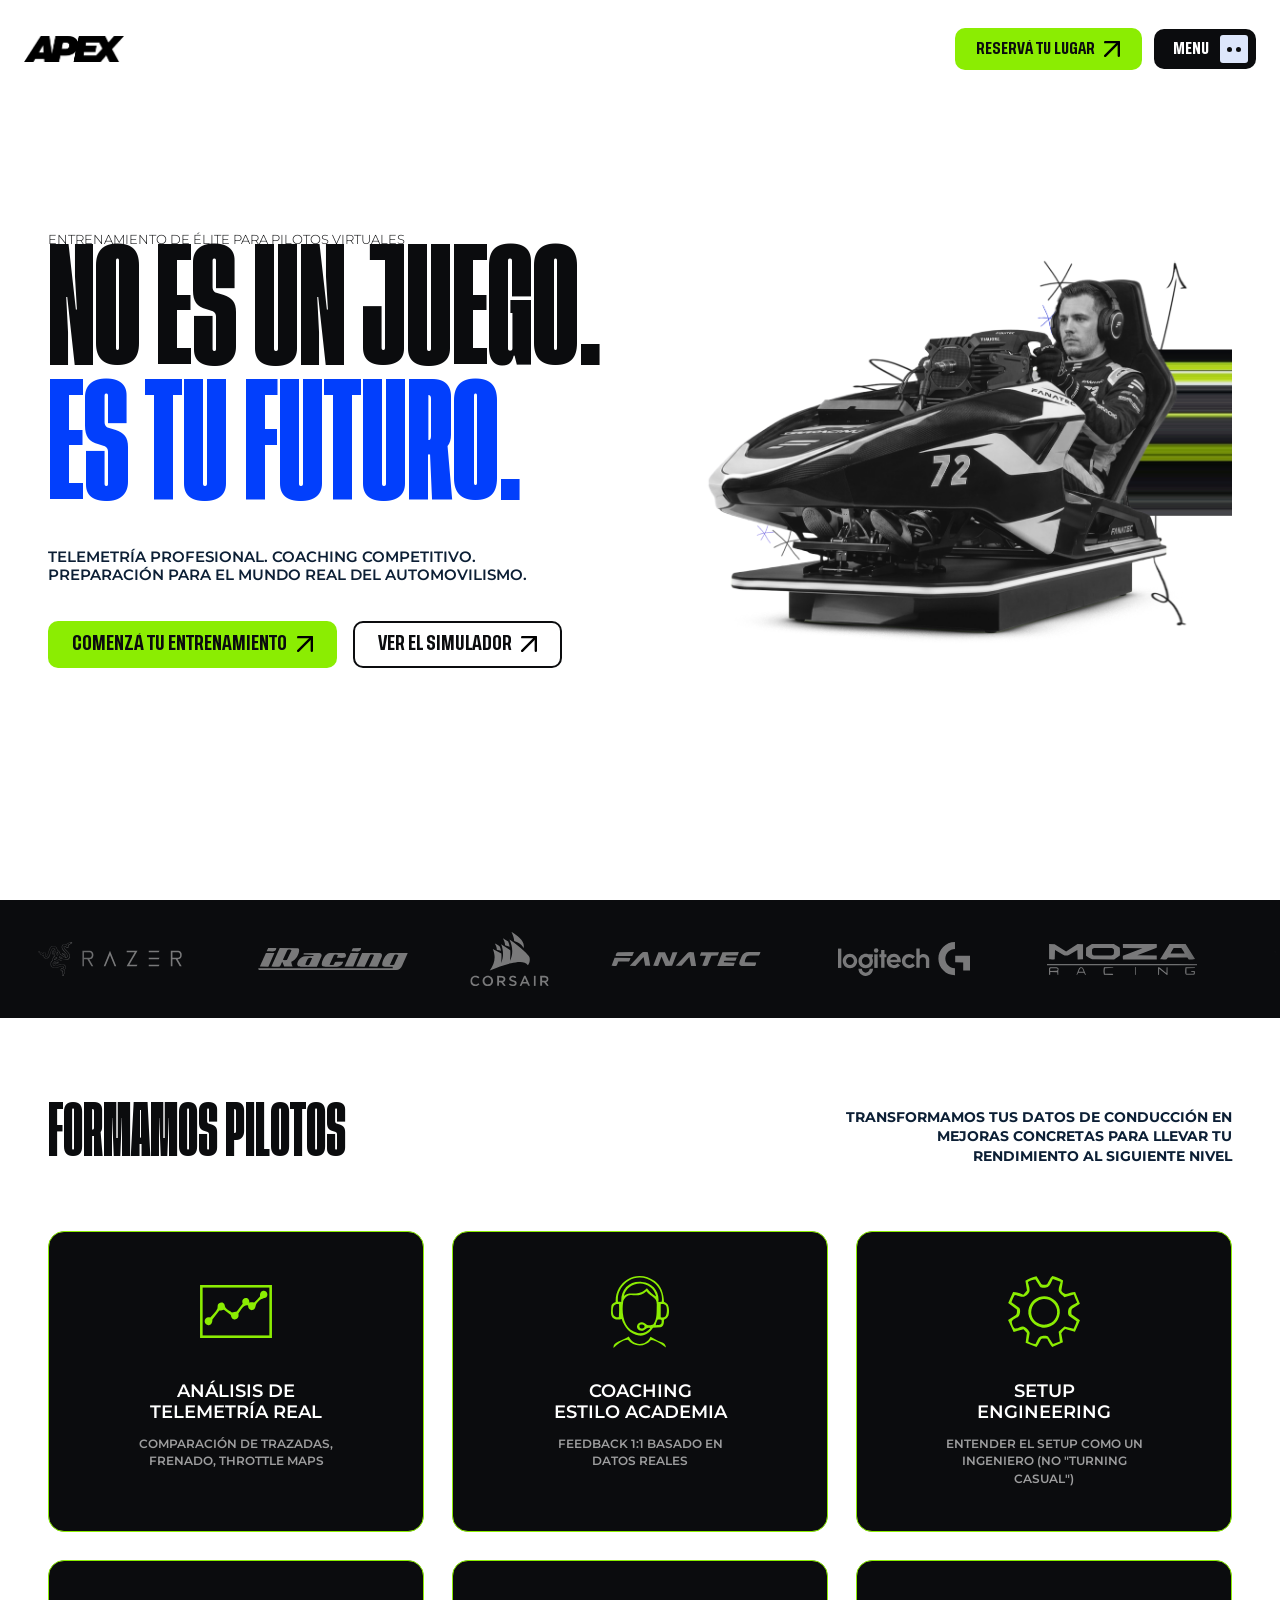
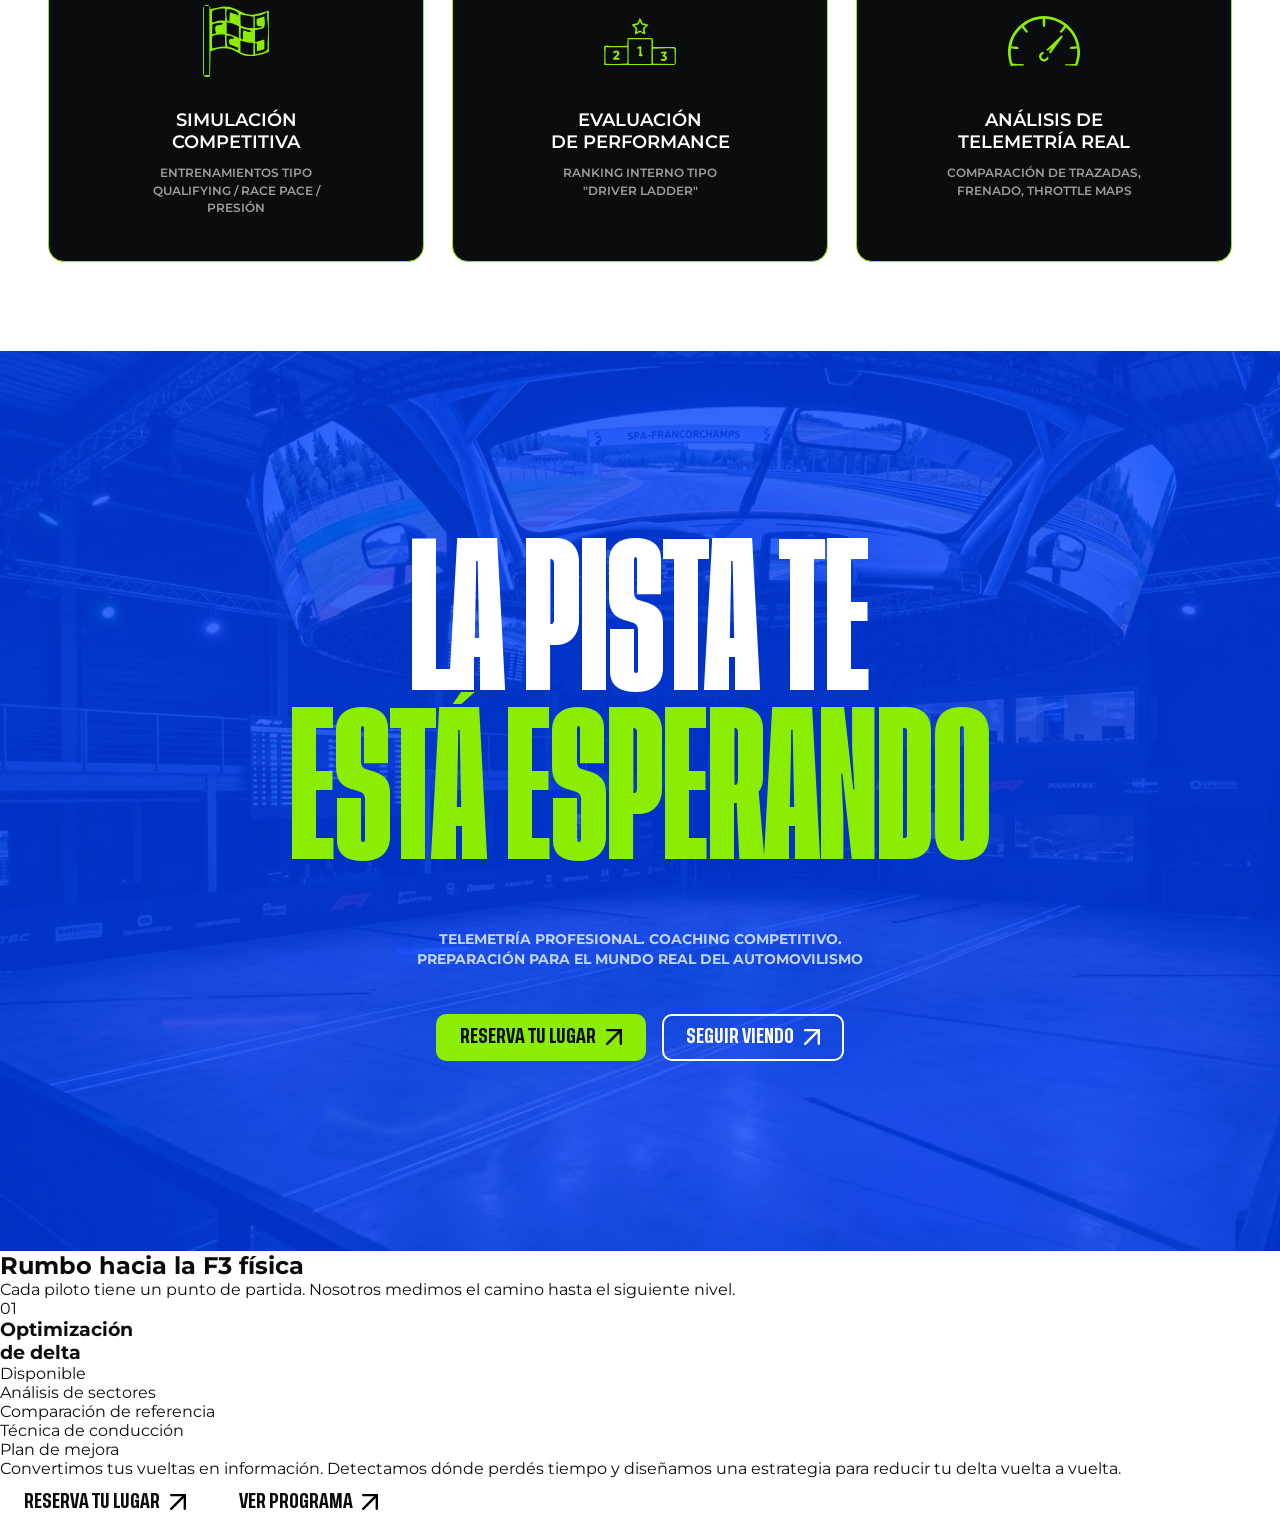
==== index2.html @ 08f68d5b "Agrego secciones 29/6 19:46" ====
<!DOCTYPE html>
<html lang="es">
<head>
  <meta charset="UTF-8" />
  <meta name="viewport" content="width=device-width, initial-scale=1.0" />
  <title>APEX</title>
  <meta name="description" content="Entrenamiento de élite para pilotos virtuales. Telemetría profesional, coaching competitivo y preparación para el mundo real del automovilismo." />

  <!-- Fuentes: condensada de impacto para titulares + utilitaria para textos cortos -->
  <link rel="preconnect" href="https://fonts.googleapis.com">
  <link rel="preconnect" href="https://fonts.gstatic.com" crossorigin>
  <link href="https://fonts.googleapis.com/css2?family=Montserrat:ital,wght@0,100..900;1,100..900&display=swap" rel="stylesheet">
  <link rel="preconnect" href="https://fonts.googleapis.com">
  <link rel="preconnect" href="https://fonts.gstatic.com" crossorigin>
  <link href="https://fonts.googleapis.com/css2?family=Archivo+Black&family=Inter:wght@400;500;600;700&display=swap" rel="stylesheet">
  <link rel="stylesheet" href="fonts.css">

  <link rel="stylesheet" href="css/styles.css" />
</head>
<body>
  <!-- ===== HEADER ===== -->
  <header class="header">
    <div class="header__inner">

      <!-- Logo -->
      <a href="#" class="logo" aria-label="Simracing Academy - Inicio">
        <img class="logo-img" src="assets/logo-apex.png" alt="">
      </a>

      <!-- Acciones de header -->
      <div class="header__actions">
        <a href="#reserva" class="btn btn--primary btn--sm">
          Reservá tu lugar
          <img class="btn__icon" src="assets/flecha1.svg">
        </a>

        <!-- Menú: wrapper relativo para poder posicionar el panel justo debajo del botón -->
        <div class="menu" data-menu>
          <button class="btn btn--menu" type="button" aria-haspopup="true" aria-expanded="false" aria-controls="menu-panel" aria-label="Abrir menú de navegación" data-menu-trigger>
            MENU
            <span class="btn__dots" aria-hidden="true">
              <span class="btn__dots-inner">
                <span></span><span></span>
              </span>
            </span>
          </button>

          <!-- Panel de navegación: oculto por defecto, se muestra con la clase .is-open -->
          <nav class="menu__panel" id="menu-panel" data-menu-panel aria-label="Navegación principal">
            <ul class="menu__list">
              <li><a href="#inicio" class="menu__link">Inicio</a></li>
              <li><a href="#data" class="menu__link">Data</a></li>
              <li><a href="#cockpit" class="menu__link">Cockpit</a></li>
              <li><a href="#ingreso" class="menu__link">Ingreso</a></li>
              <li><a href="#pilotos" class="menu__link">Pilotos</a></li>
            </ul>
          </nav>
        </div>
      </div>

    </div>
  </header>

  <!-- ===== HERO ===== -->
  <main>
    <section class="hero" id="inicio">
      <div class="hero__inner">

        <!-- Columna de texto -->
        <div class="hero__content">
          <p class="hero__eyebrow">Entrenamiento de élite para pilotos virtuales</p>

          <h1 class="hero__title">
            <span class="hero__title-line hero__title-line--dark">No es un juego.</span>
            <span class="hero__title-line hero__title-line--accent">Es tu futuro.</span>
          </h1>

          <p class="hero__subtitle">
            Telemetría profesional. Coaching competitivo.<br>
            Preparación para el mundo real del automovilismo.
          </p>

          <div class="hero__cta-group">
            <a href="#entrenamientos" class="btn btn--primary">
              Comenzá tu entrenamiento
              <img class="btn__icon" src="assets/flecha1.svg">
            </a>
            <a href="#simulador" class="btn btn--outline">
              Ver el simulador
              <img class="btn__icon" src="assets/flecha1.svg">
            </a>
          </div>
        </div>

        <!-- Columna visual -->
        <div class="hero__visual" id="simulador">
          <img
            class="hero__image"
            src="assets/simulacro4.png"
            alt="Piloto entrenando en simulador de carreras de alto rendimiento"
            loading="eager"
          />
        </div>

      </div>
    </section>
    <!-- ===== MARCAS / BRANDS — marquee infinito ===== -->
    <!-- .brands__viewport recorta lo que sobresale del track.
         .brands__track es el que se mueve y contiene la lista DUPLICADA dos veces
         (lista A + lista B idénticas) para que el loop se vea continuo sin saltos. -->
    <section class="brands">
      <div class="brands__viewport">
        <div class="brands__track">

          <!-- Lista A -->
          <ul class="brands__list">
            <li class="brands__item">
              <img class="brands__logo" src="assets/brands/razer.svg" alt="Razer">
            </li>
            <li class="brands__item">
              <img class="brands__logo" src="assets/brands/iracing.svg" alt="iRacing">
            </li>
            <li class="brands__item">
              <img class="brands__logo brands__logo--square" src="assets/brands/corsair.svg" alt="Corsair">
            </li>
            <li class="brands__item">
              <img class="brands__logo" src="assets/brands/fanatec.svg" alt="Fanatec">
            </li>
            <li class="brands__item">
              <img class="brands__logo" src="assets/brands/logitech.svg" alt="Logitech G">
            </li>
            <li class="brands__item">
              <img class="brands__logo" src="assets/brands/moza.svg" alt="Moza Racing">
            </li>
          </ul>

          <!-- Lista B: copia EXACTA de la lista A (mismo orden), no la borres ni la cambies. Es la que hace que el movimiento se vea infinito y sin cortes -->
          <ul class="brands__list" aria-hidden="true">
            <li class="brands__item">
              <img class="brands__logo" src="assets/brands/razer.svg" alt="">
            </li>
            <li class="brands__item">
              <img class="brands__logo" src="assets/brands/iracing.svg" alt="">
            </li>
            <li class="brands__item">
              <img class="brands__logo brands__logo--square" src="assets/brands/corsair.svg" alt="">
            </li>
            <li class="brands__item">
              <img class="brands__logo" src="assets/brands/fanatec.svg" alt="">
            </li>
            <li class="brands__item">
              <img class="brands__logo" src="assets/brands/logitech.svg" alt="">
            </li>
            <li class="brands__item">
              <img class="brands__logo" src="assets/brands/moza.svg" alt="">
            </li>
          </ul>

        </div>
      </div>
    </section>

    <!-- ===== FORMAMOS PILOTOS — grid de servicios ===== -->
<section class="services" id="data">
  <div class="services__inner">

    <!-- Encabezado: título a la izquierda, bajada a la derecha -->
    <div class="services__header">
      <h2 class="services__title">Formamos pilotos</h2>
      <p class="services__subtitle">
        Transformamos tus datos de conducción en mejoras concretas
        para llevar tu rendimiento al siguiente nivel
      </p>
    </div>

    <!-- Grid de tarjetas -->
    <ul class="services__grid">

      <li class="service-card">
        <!-- Reemplazá este SVG por el ícono real -->
        <img class="service-card__icon" src="assets/icons/telemetria.svg" alt="">
        <h3 class="service-card__title">Análisis de<br>telemetría real</h3>
        <p class="service-card__text">Comparación de trazadas, frenado, throttle maps</p>
      </li>

      <li class="service-card">
        <img class="service-card__icon" src="assets/icons/coaching.svg" alt="">
        <h3 class="service-card__title">Coaching<br>estilo academia</h3>
        <p class="service-card__text">Feedback 1:1 basado en datos reales</p>
      </li>

      <li class="service-card">
        <img class="service-card__icon" src="assets/icons/setup.svg" alt="">
        <h3 class="service-card__title">Setup<br>engineering</h3>
        <p class="service-card__text">Entender el setup como un ingeniero (no "turning casual")</p>
      </li>

      <li class="service-card">
        <img class="service-card__icon" src="assets/icons/simulacion.svg" alt="">
        <h3 class="service-card__title">Simulación<br>competitiva</h3>
        <p class="service-card__text">Entrenamientos tipo qualifying / race pace / presión</p>
      </li>

      <li class="service-card">
        <img class="service-card__icon" src="assets/icons/evaluacion.svg" alt="">
        <h3 class="service-card__title">Evaluación<br>de performance</h3>
        <p class="service-card__text">Ranking interno tipo "driver ladder"</p>
      </li>

      <li class="service-card">
        <img class="service-card__icon" src="assets/icons/telemetria2.svg" alt="">
        <h3 class="service-card__title">Análisis de<br>telemetría real</h3>
        <p class="service-card__text">Comparación de trazadas, frenado, throttle maps</p>
      </li>

    </ul>

  </div>
</section>
<!-- ===== CTA — "La pista te está esperando" ===== -->
<!-- Reemplazá el src de .cta__bg-img por tu imagen de fondo (fotografía del simulador/pista) -->
<section class="cta" id="ingreso">

  <div class="cta__bg">
    <img class="cta__bg-img" src="assets/fondo2.png" alt="">
    <div class="cta__overlay" aria-hidden="true"></div>
  </div>

  <div class="cta__inner">

    <h2 class="cta__title">
      <span class="cta__title-line cta__title-line--light">La pista te</span>
      <span class="cta__title-line cta__title-line--accent">está esperando</span>
    </h2>

    <p class="cta__subtitle">
      Telemetría profesional. Coaching competitivo.<br>
      Preparación para el mundo real del automovilismo
    </p>

    <div class="cta__actions">
      <a href="#reserva" class="btn btn--primary">
        Reserva tu lugar
        <img class="btn__icon" src="assets/flecha1.svg" alt="">
      </a>
      <a href="#" class="btn btn--outline-light">
        Seguir viendo
        <img class="btn__icon" src="assets/flecha1.svg" alt="">
      </a>
    </div>

  </div>

</section>

<!-- ===== PROGRAMAS — "Rumbo hacia la F3 física" ===== -->
<section class="programs" id="cockpit">
  <div class="programs__inner">

    <!-- Encabezado: título izq / bajada der (mismo patrón que .services) -->
    <div class="programs__header">
      <h2 class="programs__title">
        Rumbo hacia la <span class="programs__title--accent">F3 física</span>
      </h2>
      <p class="programs__subtitle">
        Cada piloto tiene un punto de partida. Nosotros medimos el camino hasta el siguiente nivel.
      </p>
    </div>

    <!-- Card de programa -->
    <div class="program-card">

      <!-- Número de índice — arriba a la derecha -->
      <span class="program-card__index">01</span>

      <!-- Bloque superior: título + badge -->
      <div class="program-card__top">
        <h3 class="program-card__title">Optimización<br>de delta</h3>
        <span class="program-card__badge">Disponible</span>
      </div>

      <!-- Tags de características -->
      <ul class="program-card__tags">
        <li class="program-card__tag">Análisis de sectores</li>
        <li class="program-card__tag">Comparación de referencia</li>
        <li class="program-card__tag">Técnica de conducción</li>
        <li class="program-card__tag">Plan de mejora</li>
      </ul>

      <!-- Descripción -->
      <p class="program-card__desc">
        Convertimos tus vueltas en información. Detectamos dónde perdés tiempo
        y diseñamos una estrategia para reducir tu delta vuelta a vuelta.
      </p>

      <!-- Botones -->
      <div class="program-card__actions">
        <a href="#reserva" class="btn btn--blue">
          Reserva tu lugar
          <img class="btn__icon" src="assets/flecha1.svg" alt="">
        </a>
        <a href="#" class="btn btn--outline-white">
          Ver programa
          <img class="btn__icon" src="assets/flecha1.svg" alt="">
        </a>
      </div>

    </div>
    
  </div>
</section>
  </main>

  <script src="js/script.js"></script>
</body>
</html>
---- fonts.css ----
@font-face {
    font-family: "Tusker";
    src: url("fonts/TuskerGrotesk-3800Super.ttf") format("truetype");
    font-weight: 800;
}

@font-face {
    font-family: "Tusker";
    src: url("fonts/TuskerGrotesk-6500Medium.ttf") format("truetype");
    font-weight: 400;
}
---- css/styles.css ----
/* =========================================================
   SIMRACING ACADEMY — Hero Section
   Paleta: negro (#0B0C0E), blanco, verde lima eléctrico (#C8FF1A),
   azul racing (#1E3CFF) como acento del titular secundario.
   ========================================================= */

:root {
  --color-black: #0b0c0e;
  --color-white: #ffffff;
  --color-lime: #8bed02;
  --color-blue: #023ffc;
  --color-light-text: #0c1f35;
  --color-border: #15171a;
  --color-menu-panel: #dde6fb; /* fondo lavanda del panel de navegación */

  --font-display: 'Tusker', 'Montserrat', 'Arial Narrow', sans-serif;
  --font-body: 'Montserrat', system-ui, sans-serif;

  --container: 1440px;
  --gap: clamp(1.5rem, 4vw, 3rem);
}

* {
  margin: 0;
  padding: 0;
  box-sizing: border-box;
}

main{
  height: 100dvh;
}

html {
  scroll-behavior: smooth;
}

body {
  font-family: var(--font-body);
  color: var(--color-black);
  background: var(--color-white);
  overflow-x: hidden;
}

a {
  text-decoration: none;
  color: inherit;
}

img {
  max-width: 100%;
  display: block;
}

/* Foco visible accesible */
a:focus-visible,
button:focus-visible {
  outline: 3px solid var(--color-blue);
  outline-offset: 3px;
}


/* ===== BOTONES ===== */
.btn {
  display: inline-flex;
  align-items: center;
  justify-content: center;
  gap: 0.6rem;
  line-height: 1;
  font-family: var(--font-display);
  font-weight: 400;
  text-transform: uppercase;
  padding: 0.85rem 1.4rem;
  border-radius: 10px;
  border: 2px solid transparent;
  cursor: pointer;
  transition: transform 0.18s ease, background-color 0.18s ease, color 0.18s ease;
  white-space: nowrap;
}

.btn--primary {
  background: var(--color-lime);
  color: var(--color-black);
}

.btn--primary:hover {
  transform: scale(1.06);
  background: #b3e600;
}

.btn--outline {
  background: transparent;
  border-color: var(--color-black);
  color: var(--color-black);
}

.btn--outline:hover {
  transform: scale(1.06);
  background: var(--color-black);
  color: var(--color-white);
}

.btn--outline:hover .btn__icon {
  filter: invert(1);
}

.btn--sm {
  padding: 0.7rem 1.2rem;
  font-size: 0.85rem;
}

.btn__icon {
  width: 16px;
  height: 16px;
  flex-shrink: 0;
}

/* Botón menú: solo efecto hover, sin lógica de apertura */
.btn--menu {
  background: var(--color-black);
  color: var(--color-white);
  font-size: 0.85rem;
  padding: 0.7rem 2.8rem 0.7rem 1.1rem; /* más espacio a la derecha para los dots */
  position: relative;
}

.btn--menu:hover {
  transform: scale(1.06);
  background: #1b1d20;
}

.btn__dots {
  position: absolute;
  top: 50%;
  right: 6px;
  transform: translateY(-50%);
  display: inline-flex;
  align-items: center;
  justify-content: center;
  background: var(--color-menu-panel);
  border-radius: 3px;
  aspect-ratio: 1 / 1;
  height: calc(100% - 8px);
  padding: 0;
  /* sin transition aquí: el cuadrado nunca se mueve */
}

/* Contenedor interno: es el que rota, no el cuadrado */
.btn__dots-inner {
  display: inline-flex;
  align-items: center;
  justify-content: center;
  width: 100%;
  height: 100%;
  gap: 4px;
  transition: transform 0.25s ease;
}

/* Rotación sobre el inner: los círculos giran juntos, el cuadrado queda quieto */
.btn--menu:hover .btn__dots-inner,
.menu.is-open .btn__dots-inner {
  transform: rotate(90deg);
}

.btn__dots-inner span {
  width: 5px;
  height: 5px;
  border-radius: 50%;
  background: var(--color-black);
  flex-shrink: 0;
}



/* ===== HEADER ===== */
.header {
  position: fixed;
  top: 0;
  left: 0;
  right: 0;
  z-index: 100;
  width: 100%;
}

/* Logo: transición suave al desaparecer/aparecer */
.logo {
  transition: opacity 0.3s ease;
}

.header--scrolled .logo {
  opacity: 0;
  pointer-events: none; /* no clickeable cuando está invisible */
}

.header__inner {
  max-width: var(--container);
  margin: 0 auto;
  display: flex;
  align-items: center;
  justify-content: space-between;
  padding: 1.75rem clamp(1.25rem, 2vw, 1.5rem);
}

.logo-img {
  max-width: 100px;
}

.logo {
  display: inline-flex;
  align-items: center;
  gap: 0.4rem;
  font-family: var(--font-display);
  font-size: 1.4rem;
  letter-spacing: -0.02em;
  text-transform: uppercase;
}

.logo strong {
  font-weight: 900;
}

.logo__icon {
  width: 22px;
  height: 22px;
  transform: rotate(8deg);
}

.header__actions {
  display: flex;
  align-items: center;
  gap: 0.75rem;
  position: relative; /* ancla para el panel del menú */
}

/* ===== MENÚ DESPLEGABLE ===== */
.menu {
  position: static; /* el panel ahora se posiciona respecto a .header__actions */
}

.menu__panel {
  position: absolute;
  top: calc(100% + 14px); /* separación entre el botón y el panel */
  left: 0;
  right: 0;
  width: auto;

  background: var(--color-menu-panel);
  border-radius: 18px;
  padding: 1.5rem 1.75rem;
  box-shadow: 0 18px 40px rgba(2, 16, 43, 0.18);

  /* Oculto por defecto: invisible, sin click, y desplazado un poco hacia arriba */
  opacity: 0;
  visibility: hidden;
  transform: translateY(-8px);
  transition: opacity 0.2s ease, transform 0.2s ease, visibility 0.2s ease;

  z-index: 20;
}

/* El JS agrega/quita esta clase en .menu al hacer click en el botón */
.menu.is-open .menu__panel {
  opacity: 1;
  visibility: visible;
  transform: translateY(0);
}

.menu__list {
  list-style: none;
  display: flex;
  flex-direction: column;
  gap: 1.5rem;
}

.menu__link {
  background-color: none;
  padding-left: 10px;
  padding-bottom: 10px;
  padding-top: 5px;
  border-radius: 10px;
  display: block;
  font-family: var(--font-display);
  font-weight: 400;
  text-transform: uppercase;
  font-size: 1.3rem;
  letter-spacing: -0.01em;
  color: var(--color-black);
  transition: 0.5s ease;
}

.menu__link:hover {
  background-color: #ffffff;
}

/* En mobile, el panel ocupa un ancho más cómodo y no se sale de pantalla */
@media (max-width: 480px) {
  .menu__panel {
    width: min(280px, calc(100vw - 2.5rem));
  }
}

/* ===== HERO ===== */
.hero {
  position: relative;
  max-width: var(--container);
  height: 100dvh;
  margin: 0 auto;
  padding: 90px clamp(1.25rem, 4vw, 3rem) 0;
  overflow: visible; /* permite que la forma se extienda hacia abajo */
}

.hero__inner {
  height: calc(100dvh - 90px);
  transform: translateY(-45px);

  display: grid;
  grid-template-columns: 1.05fr 0.95fr;
  align-items: center;
  gap: var(--gap);
  position: relative;
  z-index: 2;
}

/* --- Texto --- */
.hero__eyebrow {
  font-size: 0.8rem;
  font-weight: 300;
  text-transform: uppercase;
  color: var(--color-black);
  margin-bottom: 0rem;
}

.hero__title {
  font-family: var(--font-display);
  font-weight: 800;
  text-transform: uppercase;
  line-height: 1.05;
  font-size: clamp(4rem, 10vw, 9rem);
  margin-bottom: 2rem;
}

.hero__title-line {
  display: block;
}

.hero__title-line--dark {
  color: var(--color-black);
}

.hero__title-line--accent {
  color: var(--color-blue);
}

.hero__subtitle {
  font-size: clamp(0.95rem, 1.1vw, 1.05rem);
  font-weight: 600;
  line-height: 1.2;
  text-transform: uppercase;
  color: var(--color-light-text);
  margin-bottom: 2.25rem;
}

.hero__cta-group {
  display: flex;
  flex-wrap: wrap;
  gap: 1rem;
}

/* --- Visual --- */
.hero__visual {
position: relative;
  display: flex;
  justify-content: center;
}

.hero__image {
  width: 100%;
  max-width: 640px;
  height: auto;
  aspect-ratio: 4 / 3;
  object-fit: cover;
  position: relative;
  z-index: 2;
}

/* ===== MARCAS / BRANDS — marquee infinito ===== */
.brands {
  background: var(--color-black);
  padding: clamp(1rem, 2.5vw, 1.75rem) 0;
  position: relative;
  z-index: 2; /* pasa por encima de la forma */
}

/* Recorta el track para que solo se vea el ancho de la sección */
.brands__viewport {
  overflow: hidden;
  padding-block: 14px;
  /* mask-image: ... (esto se mantiene igual, no depende del overflow) */
  /* Difumina los bordes izq/der para que los logos "aparezcan" suave, no de golpe.
     Si no querés este efecto, borrá la línea de mask-image */
  mask-image: linear-gradient(to right, transparent 0%, black 8%, black 92%, transparent 100%);
}

/* El track contiene las DOS listas (A + B) una al lado de la otra
   y se desplaza de 0% a -50% (justo el ancho de una lista) para loopear sin corte */
.brands__track {
  display: flex;
  width: max-content;

  /* ===== VELOCIDAD DEL MOVIMIENTO =====
    Subí el valor (ej: 60s) para que vaya MÁS LENTO.
     Bajalo (ej: 15s) para que vaya MÁS RÁPIDO. */
  animation: brands-scroll 15s linear infinite;
}

/* Pausa el movimiento mientras el mouse esté sobre la franja de marcas */
.brands__viewport:hover .brands__track {
  animation-play-state: paused;
}

@keyframes brands-scroll {
  from { transform: translateX(0); }
  to   { transform: translateX(-50%); } /* -50% = ancho exacto de una lista (A o B) */
}

.brands__list {
  display: flex;
  align-items: center;
  flex-wrap: nowrap;
  gap: clamp(2.5rem, 6vw, 5rem);
  list-style: none;
  padding: 0 clamp(1.25rem, 3vw, 2.5rem); /* separación entre el final de A y el inicio de B */
}

.brands__item {
  display: flex;
  align-items: center;
  flex: 0 0 auto;
}


.brands__logo {
  height: clamp(24px, 3vw, 34px);
  width: auto;
  max-width: 150px;
  object-fit: contain;

  /* Estado normal: logo blanco pero ATENUADO (no blanco puro) */
  filter: brightness(0) invert(1);
  opacity: 0.45;

  transition: opacity 0.25s ease;
  /* el movimiento lo hace .brands__track; el logo en sí no se mueve solo */
}

.brands__logo--square {
  transform: scale(1.6); /* más alto que el resto */
}

/* Blanco puro SOLO en el logo sobre el que está el mouse */
.brands__item:hover .brands__logo {
  opacity: 1;
}

/* ===== RESPONSIVE ===== */
@media (max-width: 480px) {
  .brands__logo {
    height: 22px;
  }
}

/* Si el usuario tiene activado "reducir movimiento" en su sistema, no animamos */
@media (prefers-reduced-motion: reduce) {
  .brands__track {
    animation: none;
  }
}

/* ===== RESPONSIVE ===== */
@media (max-width: 1024px) {
  .hero {
    min-height: auto;
    overflow: visible;
  }

  .hero__inner {
    grid-template-columns: 1fr;
  }

  .hero__visual {
    order: -1;
    justify-content: center;
  }

  .hero__image {
    width: min(90vw, 700px);
    transform: none;
  }

  .hero__subtitle {
    max-width: none;
  }

  .hero__stripe {
    display: none;
  }
}

@media (max-width: 600px) {
  .header__inner {
    flex-wrap: wrap;
    gap: 1rem;
  }

  .header__actions {
    width: 100%;
    justify-content: space-between;
  }

  .hero__cta-group {
    flex-direction: column;
    align-items: stretch;
  }

  .btn {
    justify-content: center;
  }

  .hero__title {
    font-size: clamp(2.2rem, 11vw, 3rem);
  }
}

/* ===== FORMAMOS PILOTOS — grid de servicios ===== */
.services {
  background: var(--color-white);
  padding: clamp(3rem, 7vw, 6rem) 0;
}

.services__inner {
  max-width: var(--container);
  margin: 0 auto;
  padding: 0 clamp(1.25rem, 4vw, 3rem);
}

/* --- Encabezado: título izq / bajada der --- */
.services__header {
  display: flex;
  justify-content: space-between;
  align-items: flex-start;
  gap: clamp(1.5rem, 4vw, 3rem);
  margin-bottom: clamp(2.5rem, 5vw, 4rem);
}

.services__title {
  font-family: var(--font-display);
  font-weight: 800;
  text-transform: uppercase;
  line-height: 0.95;
  color: var(--color-black);
  font-size: clamp(2.2rem, 4.5vw, 3.5rem);
  flex: 0 1 auto;
}

.services__subtitle {
  font-size: clamp(0.85rem, 1vw, 0.95rem);
  font-weight: 700;
  text-transform: uppercase;
  line-height: 1.45;
  color: var(--color-light-text);
  text-align: right;
  max-width: 40ch;
  flex: 0 1 auto;
}

/* --- Grid de tarjetas --- */
.services__grid {
  display: grid;
  grid-template-columns: repeat(3, 1fr);
  gap: clamp(1.25rem, 2.5vw, 1.75rem);
  list-style: none;
}

.service-card {
  background: var(--color-black);
  border: 1.5px solid var(--color-lime);
  border-radius: 16px;
  padding: clamp(2rem, 4vw, 2.75rem) clamp(1.25rem, 3vw, 2rem);

  display: flex;
  flex-direction: column;
  align-items: center;
  text-align: center;
}

.service-card__icon {
  width: clamp(56px, 6vw, 72px);
  height: clamp(56px, 6vw, 72px);
  object-fit: contain;
  margin-bottom: clamp(1.5rem, 3vw, 2rem);
  /* Si tu SVG ya viene en verde lima, no necesitás filtros.
     Si viniera en negro/otro color, podés forzarlo con: */
  /* filter: brightness(0) saturate(100%) invert(78%) sepia(64%) saturate(900%) hue-rotate(50deg); */
}

.service-card__title {
  font-family: var(--font-body);
  font-weight: 600;
  text-transform: uppercase;
  line-height: 1.2;
  font-size: clamp(1rem, 1.4vw, 1.15rem);
  color: var(--color-white);
  margin-bottom: 0.75rem;
}

.service-card__text {
  font-size: clamp(0.78rem, 0.95vw, 0.85rem);
  font-weight: 600;
  text-transform: uppercase;
  line-height: 1.4;
  color: rgba(255, 255, 255, 0.6);
  max-width: 26ch;
}

/* ===== RESPONSIVE ===== */

/* Tablet: 2 columnas. La 6ta tarjeta queda sola en la última fila,
   se mantiene alineada a la izquierda (comportamiento natural del grid) */
@media (max-width: 1024px) {
  .services__grid {
    grid-template-columns: repeat(2, 1fr);
  }
}

/* Mobile: encabezado se apila (título arriba, bajada abajo, ambos a la izquierda)
   y las tarjetas pasan a una sola columna */
@media (max-width: 700px) {
  .services__header {
    flex-direction: column;
    align-items: flex-start;
  }

  .services__subtitle {
    text-align: left;
    max-width: none;
  }

  .services__grid {
    grid-template-columns: 1fr;
  }
}

/* ===== CTA — "La pista te está esperando" ===== */
.cta {
  position: relative;
  isolation: isolate; /* crea un contexto propio para que el overlay no afecte nada fuera de la sección */
  overflow: hidden;
  background: var(--color-blue); /* color de respaldo mientras no haya imagen, o si la imagen tarda en cargar */
  min-height: 100dvh;
  display: flex;
  align-items: center;       /* centra el .cta__inner verticalmente */
  padding: clamp(2rem, 6vw, 4rem) clamp(1.25rem, 4vw, 3rem); /* aire mínimo en pantallas muy bajas */
}

/* --- Imagen de fondo + overlay --- */
.cta__bg {
  position: absolute;
  inset: 0;
  z-index: 0;
}

.cta__bg-img {
  width: 100%;
  height: 100%;
  object-fit: cover;
}

/* Tinte azul sobre la imagen para que el texto blanco/lima siempre tenga contraste,
   igual que en la referencia. Ajustá el último valor de opacidad si tu imagen es muy clara u oscura */
.cta__overlay {
  position: absolute;
  inset: 0;
  background: var(--color-blue);
  opacity: 0.78;
}

/* --- Contenido --- */
.cta__inner {
  position: relative;
  z-index: 1;
  max-width: 760px;
  margin: 0 auto;
  text-align: center;
}

.cta__title {
  font-family: var(--font-display);
  font-weight: 800;
  text-transform: uppercase;
  line-height: 1.06;
  font-size: clamp(4rem, 14vw, 10rem);
  margin-bottom: clamp(2rem, 4vw, 3rem);
}

.cta__title-line {
  display: block;
}

.cta__title-line--light {
  color: var(--color-white);
}

.cta__title-line--accent {
  color: var(--color-lime);
}

.cta__subtitle {
  font-size: clamp(0.85rem, 1vw, 0.95rem);
  font-weight: 700;
  text-transform: uppercase;
  line-height: 1.5;
  color: rgba(223, 237, 255, 0.85);
  margin-bottom: clamp(2rem, 4vw, 2.75rem);
}

.cta__actions {
  display: flex;
  justify-content: center;
  flex-wrap: wrap;
  gap: 1rem;
}

/* --- Variante de botón outline para fondo azul ---
  El .btn--outline original tiene borde/texto negro (pensado para fondo blanco).
  Acá necesitamos borde/texto blanco, así que se define una variante nueva
  sin tocar la clase original. */
.btn--outline-light {
  background: transparent;
  border-color: var(--color-white);
  color: var(--color-white);
}

.btn--outline-light:hover {
  transform: scale(1.06);
  background: var(--color-white);
  color: var(--color-blue);
}

/* El ícono de flecha (assets/flecha1.svg) es negro por defecto.
  Lo invertimos a blanco para que se vea sobre el botón transparente,
   y lo devolvemos a su color original al hacer hover (fondo blanco). */
.btn--outline-light .btn__icon {
  filter: invert(1);
}

.btn--outline-light:hover .btn__icon {
  filter: brightness(0) saturate(100%) invert(15%) sepia(95%) saturate(6000%) hue-rotate(225deg);
}

/* ===== RESPONSIVE ===== */
@media (max-width: 600px) {
  .cta__actions {
    flex-direction: column;
    align-items: stretch;
  }

  .cta .btn {
    justify-content: center;
  }
}
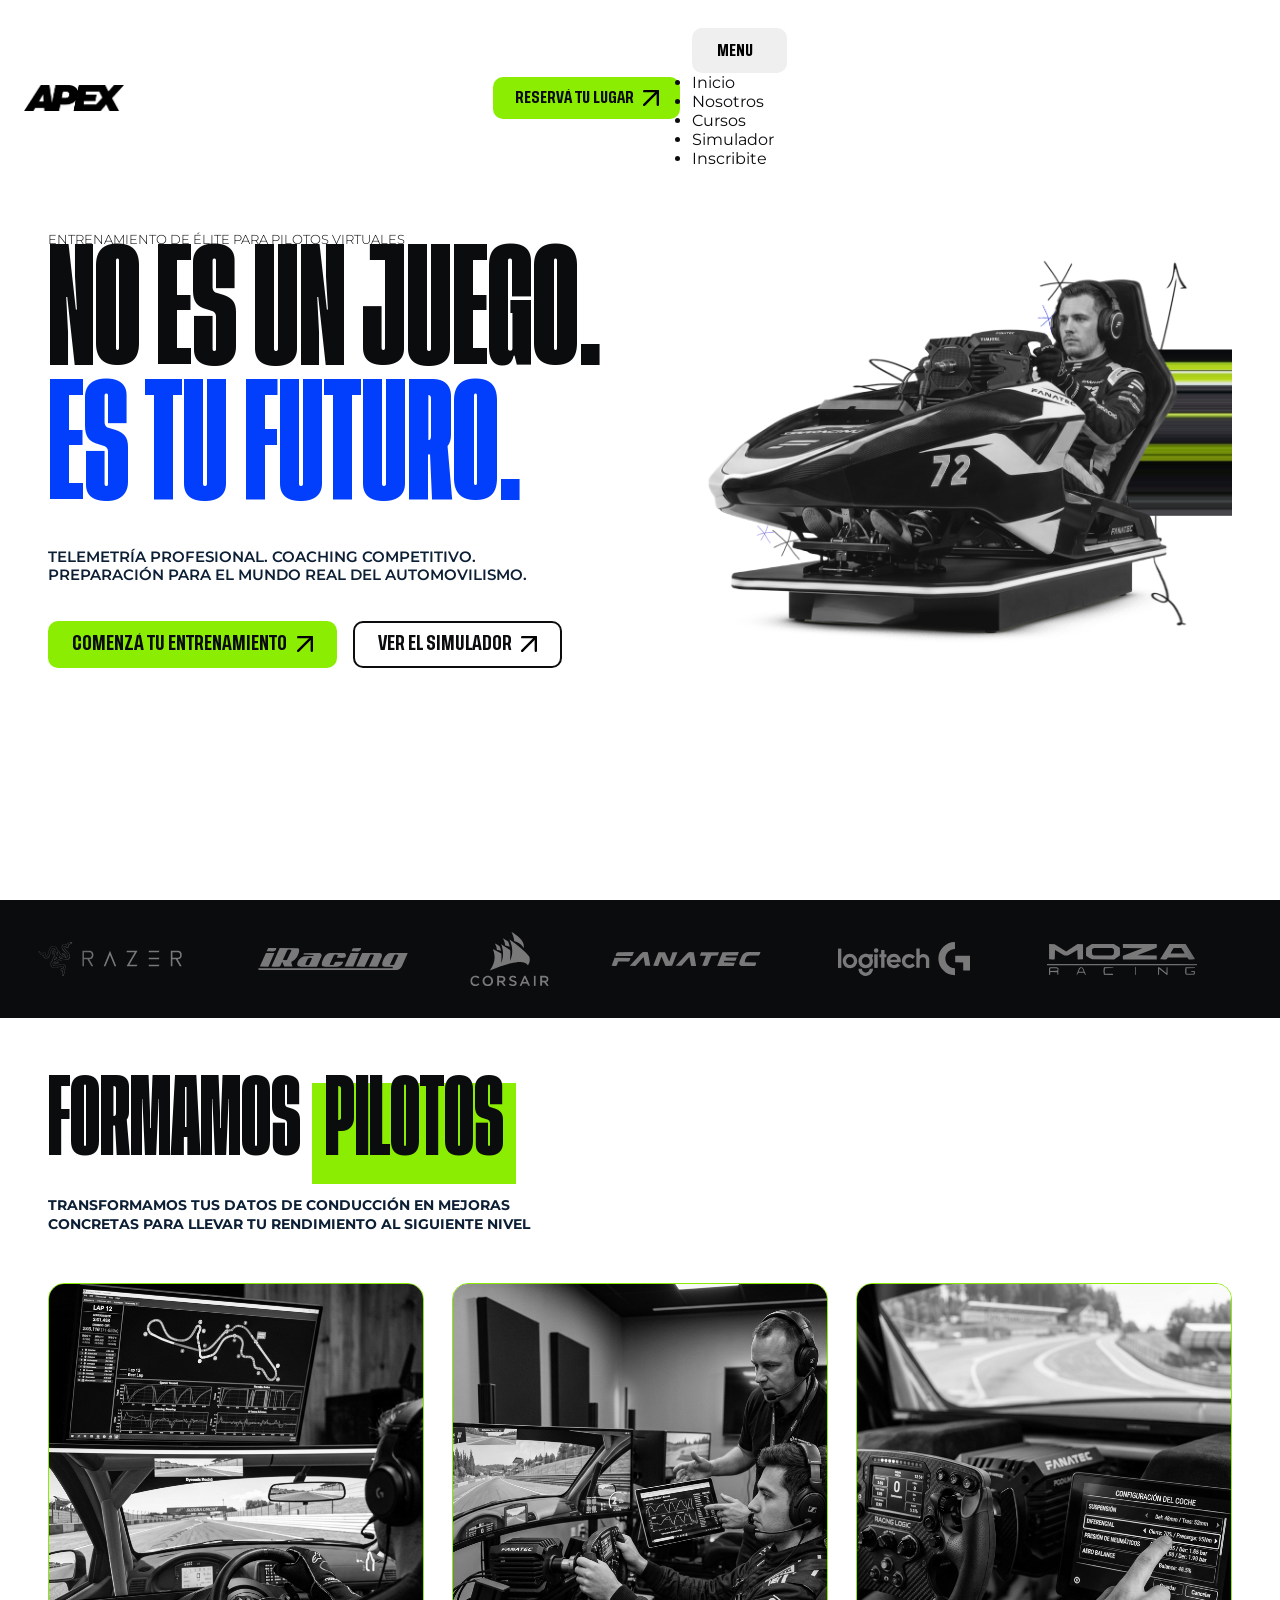
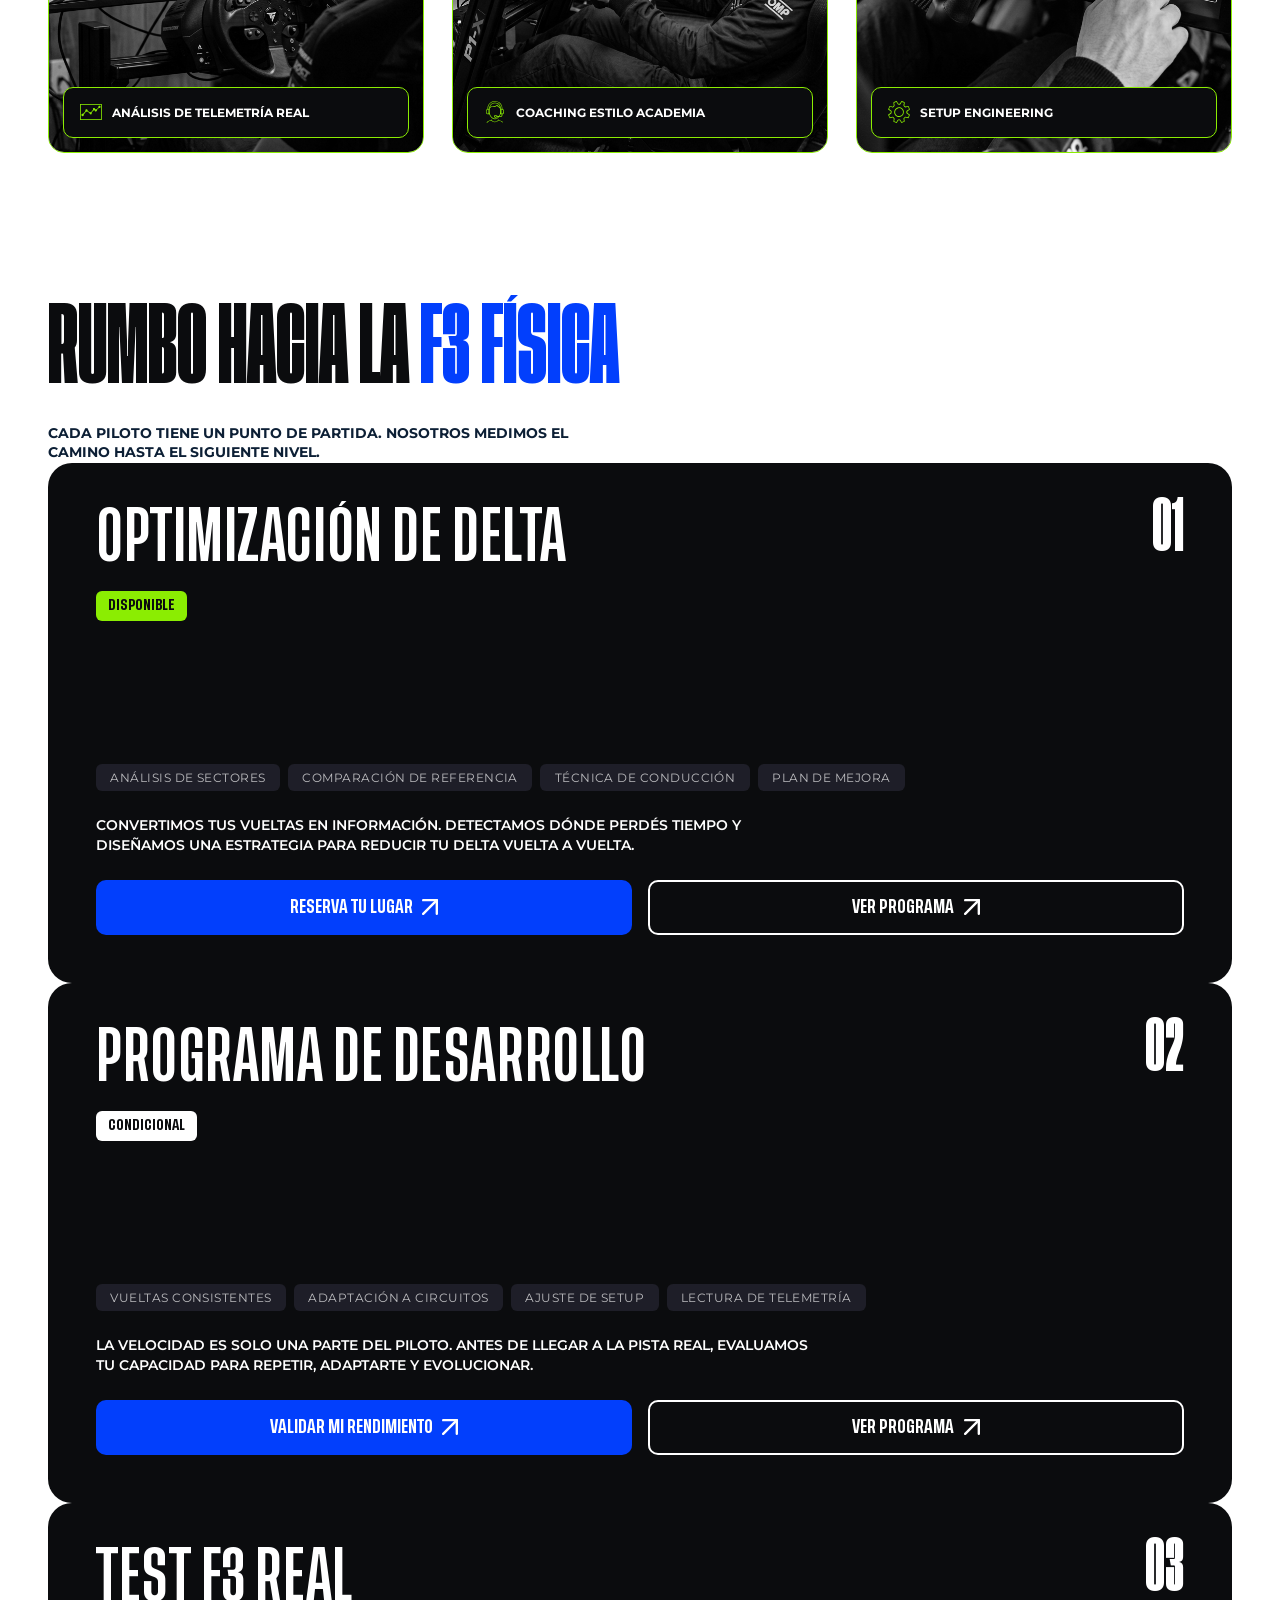
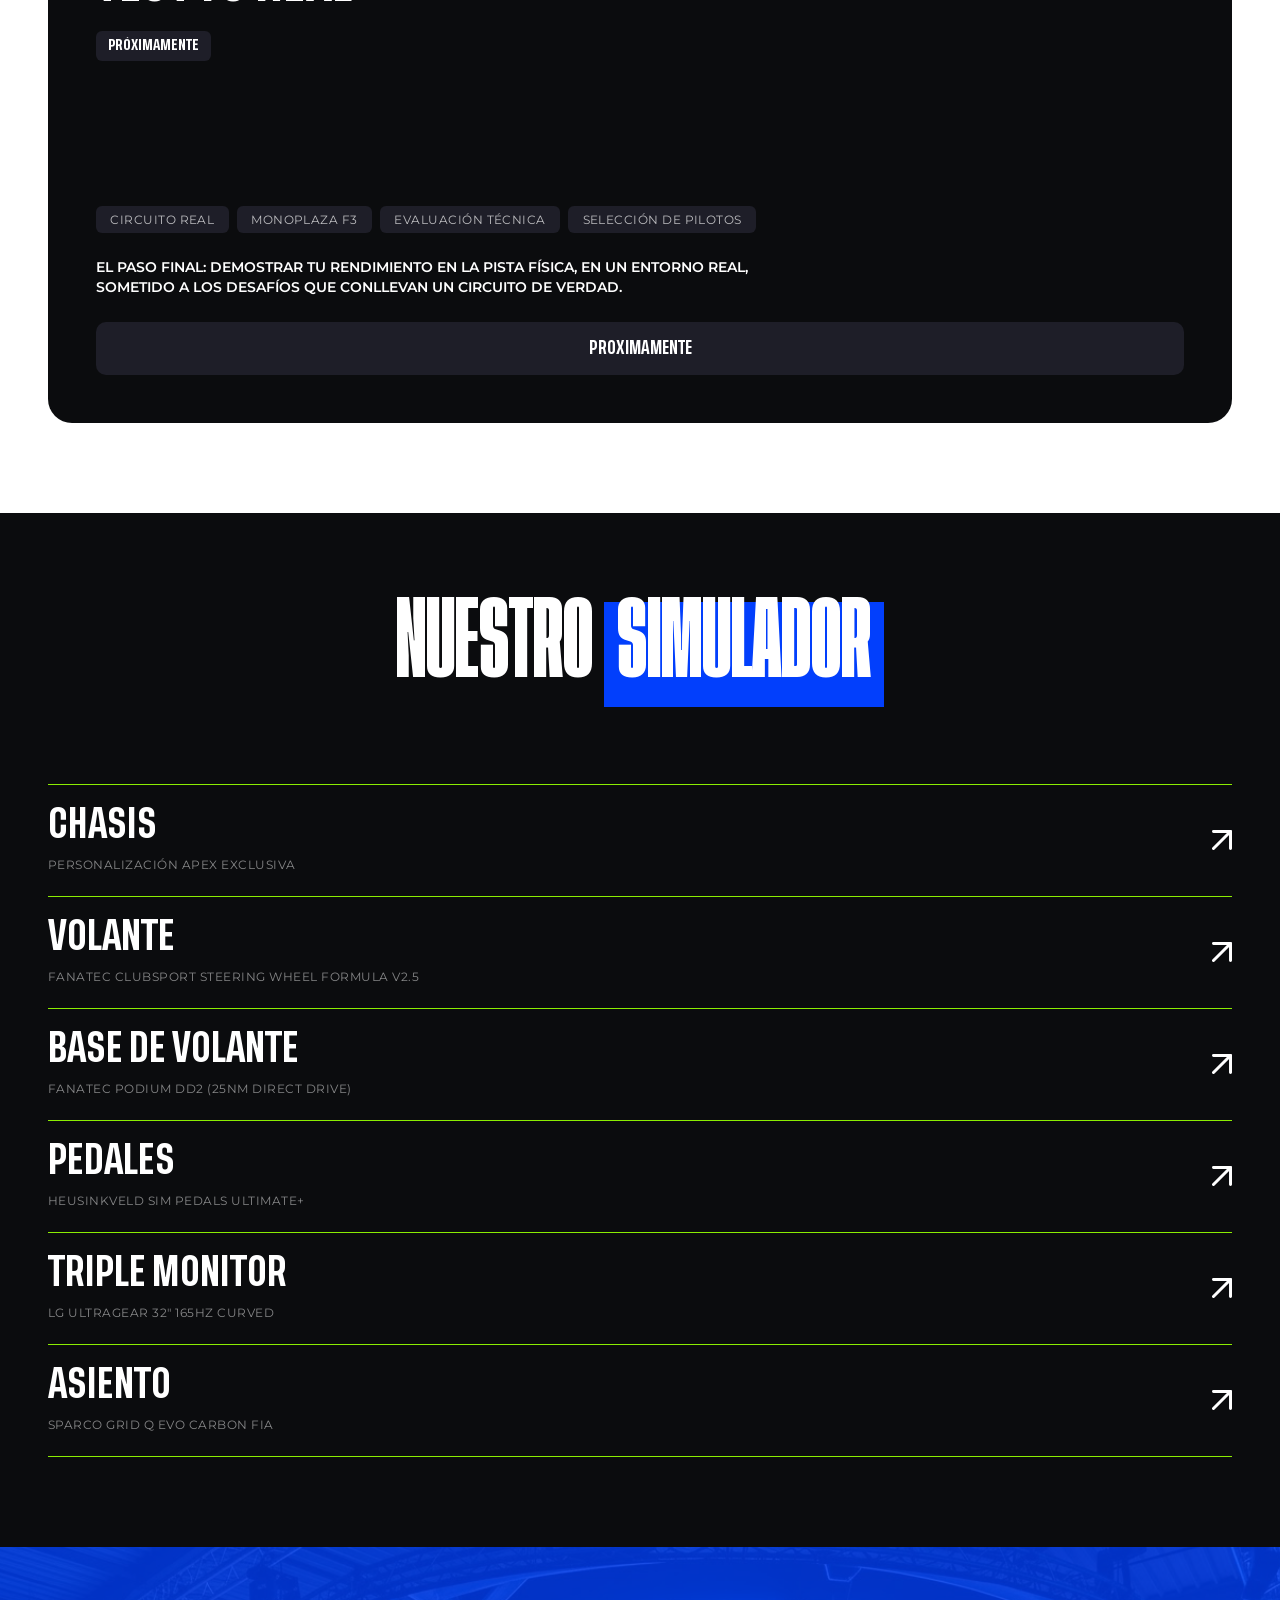
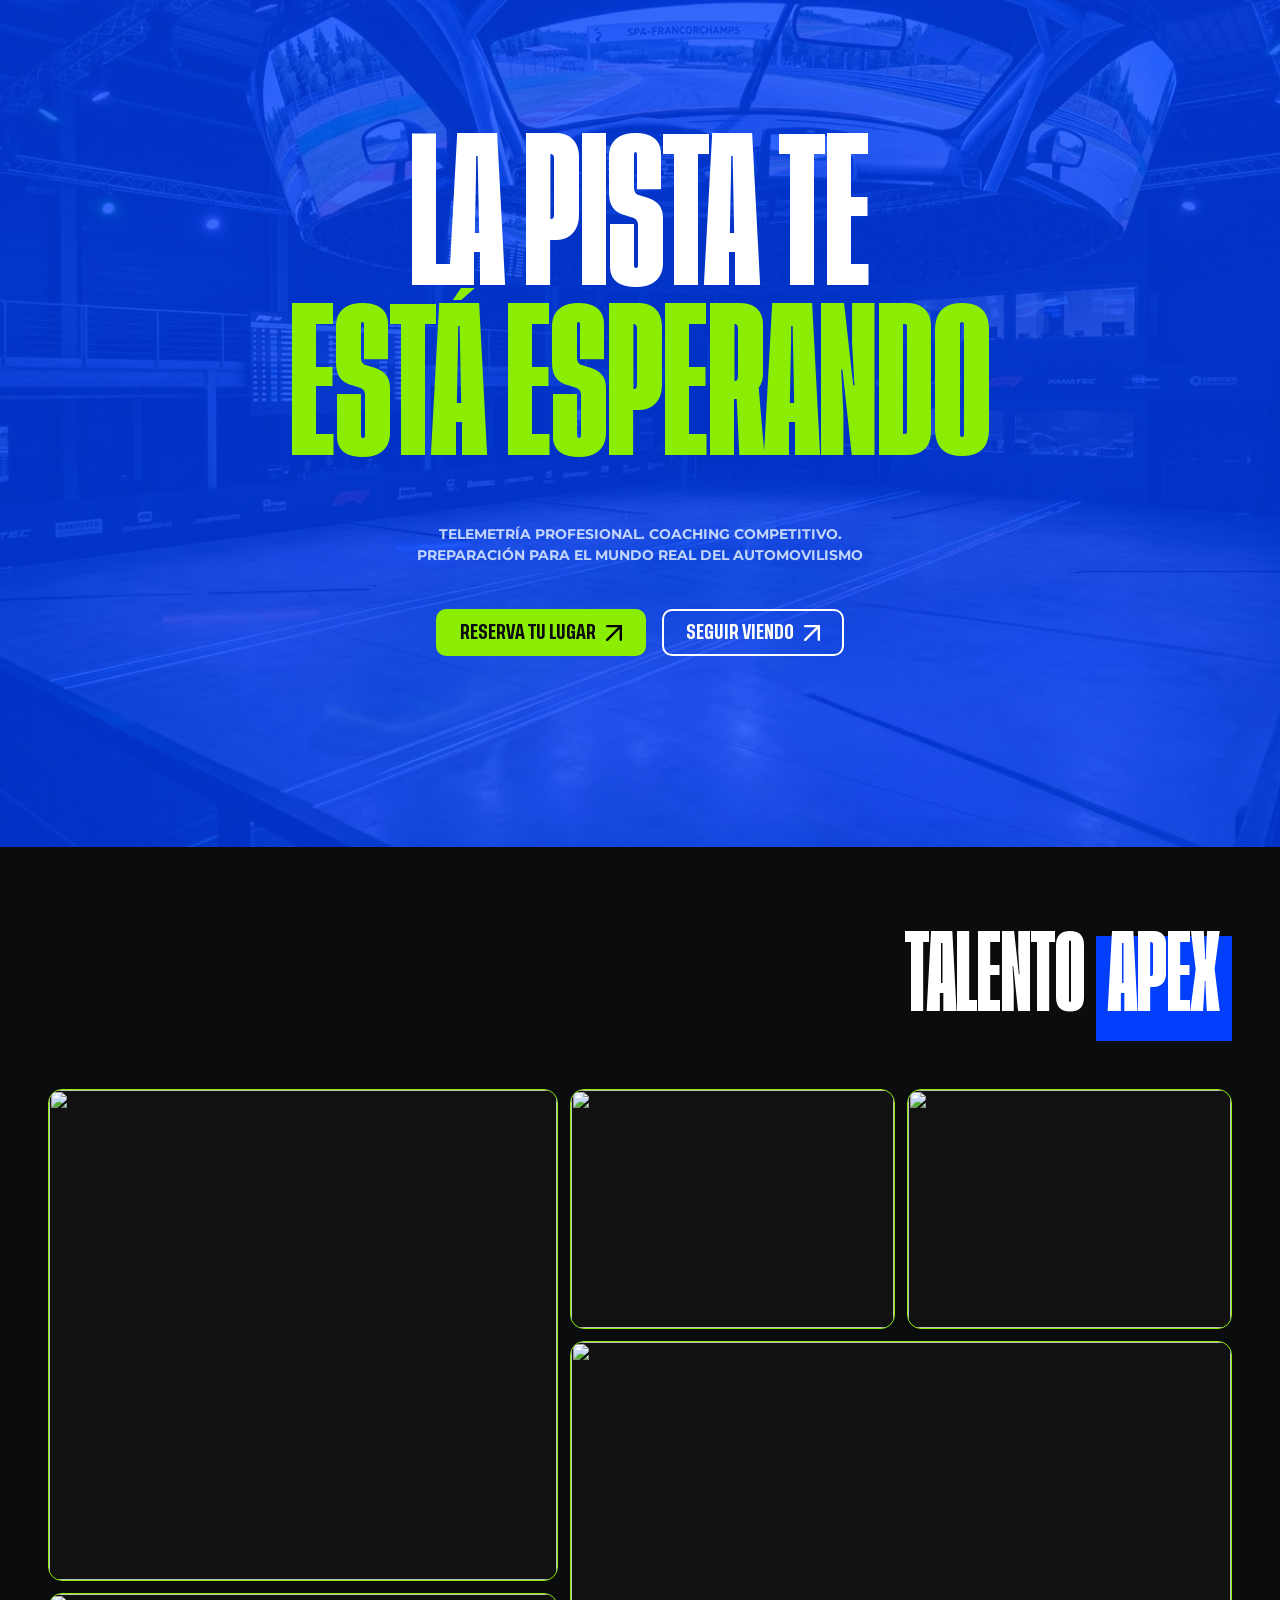
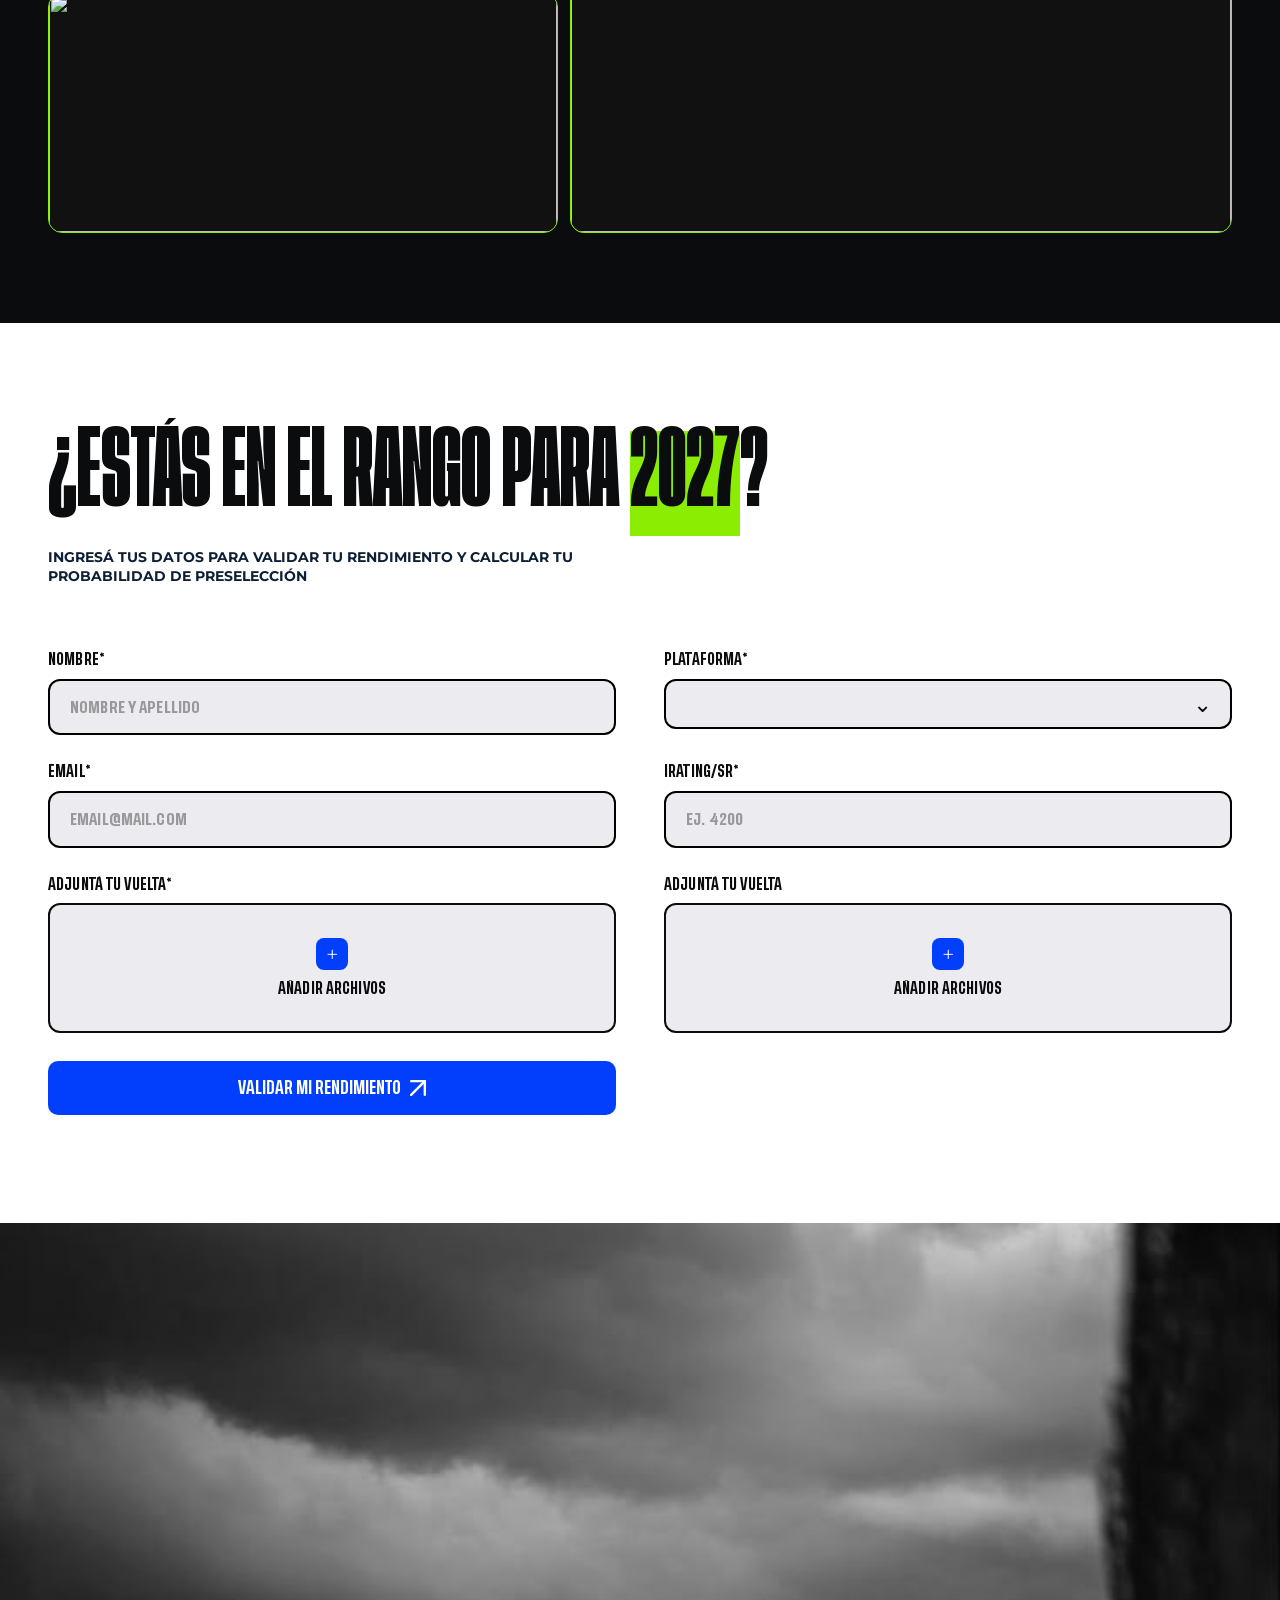
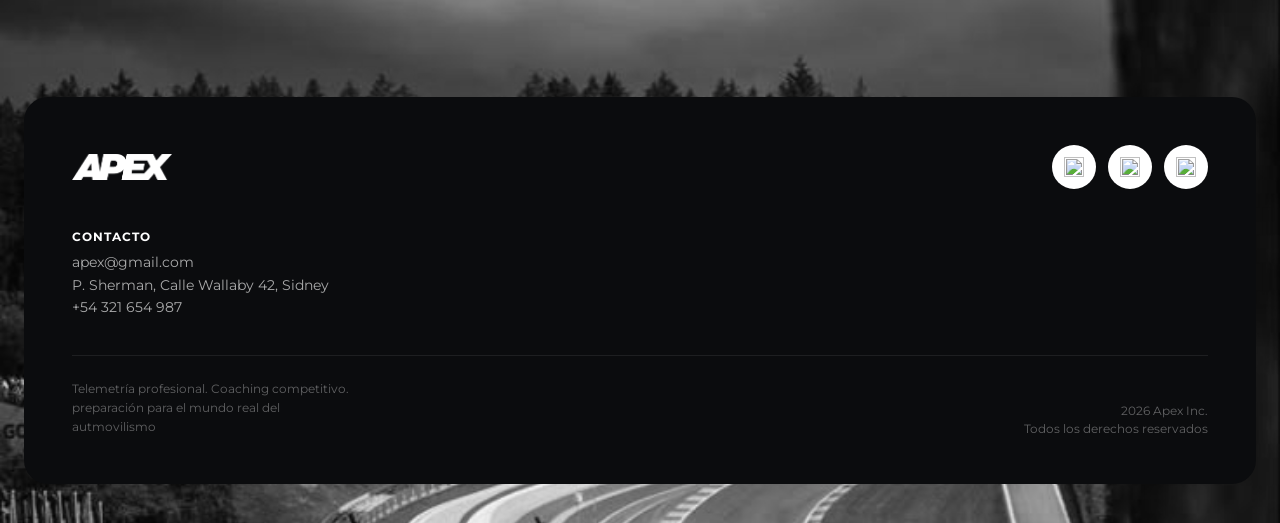
==== commit 0d20bcc1: "Ultima version 1,7" ====
--- a/index2.html
+++ b/index2.html
@@ -49,10 +49,10 @@
           <nav class="menu__panel" id="menu-panel" data-menu-panel aria-label="Navegación principal">
             <ul class="menu__list">
               <li><a href="#inicio" class="menu__link">Inicio</a></li>
-              <li><a href="#data" class="menu__link">Data</a></li>
-              <li><a href="#cockpit" class="menu__link">Cockpit</a></li>
-              <li><a href="#ingreso" class="menu__link">Ingreso</a></li>
-              <li><a href="#pilotos" class="menu__link">Pilotos</a></li>
+              <li><a href="#nosotros" class="menu__link">Nosotros</a></li>
+              <li><a href="#cursos" class="menu__link">Cursos</a></li>
+              <li><a href="#simuladores" class="menu__link">Simulador</a></li>
+              <li><a href="#inscribite" class="menu__link">Inscribite</a></li>
             </ul>
           </nav>
         </div>
@@ -161,12 +161,12 @@
     </section>
 
     <!-- ===== FORMAMOS PILOTOS — grid de servicios ===== -->
-<section class="services" id="data">
+<section class="services" id="nosotros">
   <div class="services__inner">
 
-    <!-- Encabezado: título a la izquierda, bajada a la derecha -->
+    <!-- Encabezado: título arriba, bajada abajo (apilados) -->
     <div class="services__header">
-      <h2 class="services__title">Formamos pilotos</h2>
+      <h2 class="services__title">Formamos <span class="services__title--highlight">pilotos</span></h2>
       <p class="services__subtitle">
         Transformamos tus datos de conducción en mejoras concretas
         para llevar tu rendimiento al siguiente nivel
@@ -177,49 +177,262 @@
     <ul class="services__grid">
 
       <li class="service-card">
-        <!-- Reemplazá este SVG por el ícono real -->
-        <img class="service-card__icon" src="assets/icons/telemetria.svg" alt="">
-        <h3 class="service-card__title">Análisis de<br>telemetría real</h3>
-        <p class="service-card__text">Comparación de trazadas, frenado, throttle maps</p>
+        <div class="service-card__inner">
+
+          <!-- Cara frontal: foto + label con ícono -->
+          <div class="service-card__face service-card__face--front">
+            <img class="service-card__photo" src="assets/services/telemetria.png" alt="">
+            <span class="service-card__label">
+              <img class="service-card__label-icon" src="assets/icons/telemetria.svg" alt="">
+              Análisis de telemetría real
+            </span>
+          </div>
+
+          <!-- Cara trasera: diseño original -->
+          <div class="service-card__face service-card__face--back">
+            <img class="service-card__icon" src="assets/icons/telemetria.svg" alt="">
+            <h3 class="service-card__title">Análisis de<br>telemetría real</h3>
+            <p class="service-card__text">Comparación de trazadas, frenado, throttle maps</p>
+          </div>
+
+        </div>
       </li>
 
       <li class="service-card">
-        <img class="service-card__icon" src="assets/icons/coaching.svg" alt="">
-        <h3 class="service-card__title">Coaching<br>estilo academia</h3>
-        <p class="service-card__text">Feedback 1:1 basado en datos reales</p>
+        <div class="service-card__inner">
+
+          <div class="service-card__face service-card__face--front">
+            <img class="service-card__photo" src="assets/services/coaching.png" alt="">
+            <span class="service-card__label">
+              <img class="service-card__label-icon" src="assets/icons/coaching.svg" alt="">
+              Coaching estilo academia
+            </span>
+          </div>
+
+          <div class="service-card__face service-card__face--back">
+            <img class="service-card__icon" src="assets/icons/coaching.svg" alt="">
+            <h3 class="service-card__title">Coaching<br>estilo academia</h3>
+            <p class="service-card__text">Feedback 1:1 basado en datos reales</p>
+          </div>
+
+        </div>
       </li>
 
       <li class="service-card">
-        <img class="service-card__icon" src="assets/icons/setup.svg" alt="">
-        <h3 class="service-card__title">Setup<br>engineering</h3>
-        <p class="service-card__text">Entender el setup como un ingeniero (no "turning casual")</p>
-      </li>
-
-      <li class="service-card">
-        <img class="service-card__icon" src="assets/icons/simulacion.svg" alt="">
-        <h3 class="service-card__title">Simulación<br>competitiva</h3>
-        <p class="service-card__text">Entrenamientos tipo qualifying / race pace / presión</p>
-      </li>
-
-      <li class="service-card">
-        <img class="service-card__icon" src="assets/icons/evaluacion.svg" alt="">
-        <h3 class="service-card__title">Evaluación<br>de performance</h3>
-        <p class="service-card__text">Ranking interno tipo "driver ladder"</p>
-      </li>
-
-      <li class="service-card">
-        <img class="service-card__icon" src="assets/icons/telemetria2.svg" alt="">
-        <h3 class="service-card__title">Análisis de<br>telemetría real</h3>
-        <p class="service-card__text">Comparación de trazadas, frenado, throttle maps</p>
+        <div class="service-card__inner">
+
+          <div class="service-card__face service-card__face--front">
+            <img class="service-card__photo" src="assets/services/setup.png" alt="">
+            <span class="service-card__label">
+              <img class="service-card__label-icon" src="assets/icons/setup.svg" alt="">
+              Setup engineering
+            </span>
+          </div>
+
+          <div class="service-card__face service-card__face--back">
+            <img class="service-card__icon" src="assets/icons/setup.svg" alt="">
+            <h3 class="service-card__title">Setup<br>engineering</h3>
+            <p class="service-card__text">Entender el setup como un ingeniero (no "turning casual")</p>
+          </div>
+
+        </div>
       </li>
 
     </ul>
 
   </div>
 </section>
+
+<!-- ===== PROGRAMAS — "Rumbo hacia la F3 física" ===== -->
+<section class="programs" id="cursos">
+  <div class="programs__inner">
+
+    <!-- Encabezado: título izq / bajada der (mismo patrón que .services) -->
+    <div class="programs__header">
+      <h2 class="programs__title">
+        Rumbo hacia la <span class="programs__title--accent">F3 física</span>
+      </h2>
+      <p class="programs__subtitle">
+        Cada piloto tiene un punto de partida. Nosotros medimos el camino hasta el siguiente nivel.
+      </p>
+    </div>
+
+    <!-- Lista de cards -->
+    <div class="programs__list">
+
+      <!-- Card 01 -->
+      <div class="program-card">
+        <span class="program-card__index">01</span>
+        <div class="program-card__top">
+          <h3 class="program-card__title">Optimización de delta</h3>
+          <span class="program-card__badge">Disponible</span>
+        </div>
+        <div class="program-card__bot">
+          <ul class="program-card__tags">
+            <li class="program-card__tag">Análisis de sectores</li>
+            <li class="program-card__tag">Comparación de referencia</li>
+            <li class="program-card__tag">Técnica de conducción</li>
+            <li class="program-card__tag">Plan de mejora</li>
+          </ul>
+          <p class="program-card__desc">
+          Convertimos tus vueltas en información. Detectamos dónde perdés tiempo
+          y diseñamos una estrategia para reducir tu delta vuelta a vuelta.
+          </p>
+          <div class="program-card__actions">
+            <a href="#ingreso" class="btn btn--blue">
+              Reserva tu lugar
+              <img class="btn__icon" src="assets/flecha1.svg" alt="">
+            </a>
+            <a href="#" class="btn btn--outline-white">
+            Ver programa
+            <img class="btn__icon" src="assets/flecha1.svg" alt="">
+            </a>
+          </div>
+        </div>
+      </div>
+
+      <!-- Card 02 -->
+      <div class="program-card">
+        <span class="program-card__index">02</span>
+        <div class="program-card__top">
+          <h3 class="program-card__title">Programa de desarrollo</h3>
+          <span class="program-card__badge condicional">Condicional</span>
+        </div>
+        <div class="program-card__bot">
+        <ul class="program-card__tags">
+          <li class="program-card__tag">Vueltas consistentes</li>
+          <li class="program-card__tag">Adaptación a circuitos</li>
+          <li class="program-card__tag">Ajuste de setup</li>
+          <li class="program-card__tag">Lectura de telemetría</li>
+        </ul>
+        <p class="program-card__desc">
+          La velocidad es solo una parte del piloto. Antes de llegar a la pista real, evaluamos tu capacidad para repetir, adaptarte y evolucionar.
+        </p>
+        <div class="program-card__actions">
+          <a href="#rendimiento" class="btn btn--blue">
+            Validar mi rendimiento
+            <img class="btn__icon" src="assets/flecha1.svg" alt="">
+          </a>
+          <a href="#" class="btn btn--outline-white">
+            Ver programa
+            <img class="btn__icon" src="assets/flecha1.svg" alt="">
+          </a>
+          </div>
+        </div>
+      </div>
+
+      <!-- Card 03 -->
+      <div class="program-card">
+        <span class="program-card__index">03</span>
+        <div class="program-card__top">
+          <h3 class="program-card__title">Test F3 real</h3>
+          <span class="program-card__badge proximamente">Próximamente</span>
+        </div>
+        <div class="program-card__bot">
+        <ul class="program-card__tags">
+          <li class="program-card__tag">Circuito real</li>
+          <li class="program-card__tag">Monoplaza F3</li>
+          <li class="program-card__tag">Evaluación técnica</li>
+          <li class="program-card__tag">Selección de pilotos</li>
+        </ul>
+        <p class="program-card__desc">
+          El paso final: Demostrar tu rendimiento en la pista física, en un entorno real, sometido a los desafíos que conllevan un circuito de verdad.
+        </p>
+        <div class="program-card__actions bloq">
+          <a href="#reserva" class="btn btn--blue prox">
+            Proximamente
+          </a>
+          </div>
+        </div>
+      </div>
+
+    </div><!-- /programs__list -->
+    
+  </div>
+</section>
+
+<!-- ===== NUESTRO SIMULADOR ===== -->
+<section class="simulator" id="simuladores">
+  <div class="simulator__inner">
+
+    <!-- Título centrado -->
+    <div class="simulator__header">
+      <h2 class="simulator__title">
+        Nuestro <span class="simulator__title--highlight">simulador</span>
+      </h2>
+    </div>
+
+    <!-- Lista de componentes -->
+    <ul class="simulator__list">
+
+      <li class="sim-item">
+        <div class="sim-item__info">
+          <h3 class="sim-item__name">Chasis</h3>
+          <p class="sim-item__spec">Personalización APEX exclusiva</p>
+        </div>
+        <a href="#" class="sim-item__arrow" aria-label="Ver chasis">
+          <img src="assets/flecha1.svg" alt="">
+        </a>
+      </li>
+
+      <li class="sim-item">
+        <div class="sim-item__info">
+          <h3 class="sim-item__name">Volante</h3>
+          <p class="sim-item__spec">Fanatec ClubSport Steering Wheel Formula V2.5</p>
+        </div>
+        <a href="#" class="sim-item__arrow" aria-label="Ver volante">
+          <img src="assets/flecha1.svg" alt="">
+        </a>
+      </li>
+
+      <li class="sim-item">
+        <div class="sim-item__info">
+          <h3 class="sim-item__name">Base de volante</h3>
+          <p class="sim-item__spec">Fanatec Podium DD2 (25NM Direct Drive)</p>
+        </div>
+        <a href="#" class="sim-item__arrow" aria-label="Ver base de volante">
+          <img src="assets/flecha1.svg" alt="">
+        </a>
+      </li>
+
+      <li class="sim-item">
+        <div class="sim-item__info">
+          <h3 class="sim-item__name">Pedales</h3>
+          <p class="sim-item__spec">Heusinkveld Sim Pedals Ultimate+</p>
+        </div>
+        <a href="#" class="sim-item__arrow" aria-label="Ver pedales">
+          <img src="assets/flecha1.svg" alt="">
+        </a>
+      </li>
+
+      <li class="sim-item">
+        <div class="sim-item__info">
+          <h3 class="sim-item__name">Triple monitor</h3>
+          <p class="sim-item__spec">LG UltraGear 32" 165Hz Curved</p>
+        </div>
+        <a href="#" class="sim-item__arrow" aria-label="Ver triple monitor">
+          <img src="assets/flecha1.svg" alt="">
+        </a>
+      </li>
+
+      <li class="sim-item">
+        <div class="sim-item__info">
+          <h3 class="sim-item__name">Asiento</h3>
+          <p class="sim-item__spec">Sparco Grid Q Evo Carbon FIA</p>
+        </div>
+        <a href="#" class="sim-item__arrow" aria-label="Ver asiento">
+          <img src="assets/flecha1.svg" alt="">
+        </a>
+      </li>
+
+    </ul>
+
+  </div>
+</section>
+
 <!-- ===== CTA — "La pista te está esperando" ===== -->
 <!-- Reemplazá el src de .cta__bg-img por tu imagen de fondo (fotografía del simulador/pista) -->
-<section class="cta" id="ingreso">
+<section class="cta" id="inscribite">
 
   <div class="cta__bg">
     <img class="cta__bg-img" src="assets/fondo2.png" alt="">
@@ -253,62 +466,206 @@
 
 </section>
 
-<!-- ===== PROGRAMAS — "Rumbo hacia la F3 física" ===== -->
-<section class="programs" id="cockpit">
-  <div class="programs__inner">
-
-    <!-- Encabezado: título izq / bajada der (mismo patrón que .services) -->
-    <div class="programs__header">
-      <h2 class="programs__title">
-        Rumbo hacia la <span class="programs__title--accent">F3 física</span>
+<!-- ===== TALENTO APEX — galería de fotos ===== -->
+<section class="talent" id="pilotos">
+  <div class="talent__inner">
+
+    <!-- Título — arriba a la derecha -->
+    <div class="talent__header">
+      <h2 class="talent__title">
+        Talento <span class="talent__title--highlight">APEX</span>
       </h2>
-      <p class="programs__subtitle">
-        Cada piloto tiene un punto de partida. Nosotros medimos el camino hasta el siguiente nivel.
+    </div>
+
+    <!-- Grid de fotos -->
+    <div class="talent__grid">
+
+      <!-- Foto grande izquierda — ocupa 2 filas -->
+      <div class="talent__photo talent__photo--tall">
+        <img src="assets/talent/foto1.jpg" alt="">
+      </div>
+
+      <!-- Fila derecha superior: 2 fotos medianas -->
+      <div class="talent__photo">
+        <img src="assets/talent/foto2.jpg" alt="">
+      </div>
+      <div class="talent__photo">
+        <img src="assets/talent/foto3.jpg" alt="">
+      </div>
+
+      <!-- Fila izquierda inferior: 2 fotos pequeñas -->
+      <div class="talent__photo">
+        <img src="assets/talent/foto4.jpg" alt="">
+      </div>
+      <div class="talent__photo">
+        <img src="assets/talent/foto5.jpg" alt="">
+      </div>
+
+      <!-- Foto grande derecha — ocupa 2 filas del lado derecho -->
+      <div class="talent__photo talent__photo--tall-right">
+        <img src="assets/talent/foto6.jpg" alt="">
+      </div>
+
+    </div>
+
+  </div>
+</section>
+
+<!-- ===== VALIDACIÓN — "¿Estás en el rango para 2027?" ===== -->
+<section class="validation" id="rendimiento">
+  <div class="validation__inner">
+
+    <!-- Encabezado -->
+    <div class="validation__header">
+      <h2 class="validation__title">
+        ¿Estás en el rango para <span class="validation__title--highlight">2027</span>?
+      </h2>
+      <p class="validation__subtitle">
+        Ingresá tus datos para validar tu rendimiento y calcular tu probabilidad de preselección
       </p>
     </div>
 
-    <!-- Card de programa -->
-    <div class="program-card">
-
-      <!-- Número de índice — arriba a la derecha -->
-      <span class="program-card__index">01</span>
-
-      <!-- Bloque superior: título + badge -->
-      <div class="program-card__top">
-        <h3 class="program-card__title">Optimización<br>de delta</h3>
-        <span class="program-card__badge">Disponible</span>
-      </div>
-
-      <!-- Tags de características -->
-      <ul class="program-card__tags">
-        <li class="program-card__tag">Análisis de sectores</li>
-        <li class="program-card__tag">Comparación de referencia</li>
-        <li class="program-card__tag">Técnica de conducción</li>
-        <li class="program-card__tag">Plan de mejora</li>
-      </ul>
-
-      <!-- Descripción -->
-      <p class="program-card__desc">
-        Convertimos tus vueltas en información. Detectamos dónde perdés tiempo
-        y diseñamos una estrategia para reducir tu delta vuelta a vuelta.
-      </p>
-
-      <!-- Botones -->
-      <div class="program-card__actions">
-        <a href="#reserva" class="btn btn--blue">
-          Reserva tu lugar
+    <!-- Formulario -->
+    <div class="validation__form">
+
+      <!-- Fila 1: Nombre + Plataforma -->
+      <div class="form-group">
+        <label class="form-label" for="nombre">Nombre*</label>
+        <input
+          class="form-input"
+          type="text"
+          id="nombre"
+          name="nombre"
+          placeholder="Nombre y apellido"
+          autocomplete="name"
+        >
+      </div>
+
+      <div class="form-group">
+        <label class="form-label" for="plataforma">Plataforma*</label>
+        <div class="form-select-wrapper">
+          <select class="form-input form-select" id="plataforma" name="plataforma">
+            <option value="" disabled selected></option>
+            <option value="iracing">iRacing</option>
+            <option value="acc">Assetto Corsa Competizione</option>
+            <option value="ac">Assetto Corsa</option>
+            <option value="rf2">rFactor 2</option>
+            <option value="gt7">Gran Turismo 7</option>
+            <option value="otro">Otro</option>
+          </select>
+          <span class="form-select-arrow" aria-hidden="true">&#8964;</span>
+        </div>
+      </div>
+
+      <!-- Fila 2: Email + iRating -->
+      <div class="form-group">
+        <label class="form-label" for="email">Email*</label>
+        <input
+          class="form-input"
+          type="email"
+          id="email"
+          name="email"
+          placeholder="email@mail.com"
+          autocomplete="email"
+        >
+      </div>
+
+      <div class="form-group">
+        <label class="form-label" for="irating">iRating/SR*</label>
+        <input
+          class="form-input"
+          type="text"
+          id="irating"
+          name="irating"
+          placeholder="Ej. 4200"
+        >
+      </div>
+
+      <!-- Fila 3: Adjuntar vuelta x2 -->
+      <div class="form-group">
+        <label class="form-label">Adjuntá tu vuelta*</label>
+        <label class="form-upload" for="vuelta1">
+          <input type="file" id="vuelta1" name="vuelta1" class="form-upload__input" accept="video/*,.csv,.ibt">
+          <span class="form-upload__icon" aria-hidden="true">+</span>
+          <span class="form-upload__text">Añadir archivos</span>
+        </label>
+      </div>
+
+      <div class="form-group">
+        <label class="form-label">Adjuntá tu vuelta</label>
+        <label class="form-upload" for="vuelta2">
+          <input type="file" id="vuelta2" name="vuelta2" class="form-upload__input" accept="video/*,.csv,.ibt">
+          <span class="form-upload__icon" aria-hidden="true">+</span>
+          <span class="form-upload__text">Añadir archivos</span>
+        </label>
+      </div>
+
+      <!-- Botón enviar — ocupa columna izquierda -->
+      <div class="form-group form-group--submit">
+        <button type="button" class="btn btn--blue">
+          Validar mi rendimiento
           <img class="btn__icon" src="assets/flecha1.svg" alt="">
-        </a>
-        <a href="#" class="btn btn--outline-white">
-          Ver programa
-          <img class="btn__icon" src="assets/flecha1.svg" alt="">
-        </a>
-      </div>
-
-    </div>
-    
+        </button>
+      </div>
+
+    </div>
   </div>
 </section>
+
+<!-- ===== FOOTER ===== -->
+<footer class="footer">
+
+  <div class="footer__bg">
+    <img src="assets/pista.jpg" alt="" class="footer__bg-img">
+  </div>
+
+  <!-- Panel negro redondeado encima de la imagen -->
+  <div class="footer__panel">
+    <div class="footer__panel-inner">
+
+      <!-- Fila superior: logo izq / redes der -->
+      <div class="footer__top">
+        <a href="#" class="logo" aria-label="APEX - Inicio">
+          <img class="logo-img" src="assets/logo-apex.png" alt="APEX">
+        </a>
+        <div class="footer__social">
+          <a href="#" class="footer__social-btn" aria-label="Instagram">
+            <img src="assets/icons/instagram.svg" alt="">
+          </a>
+          <a href="#" class="footer__social-btn" aria-label="Twitter / X">
+            <img src="assets/icons/twitter.svg" alt="">
+          </a>
+          <a href="#" class="footer__social-btn" aria-label="YouTube">
+            <img src="assets/icons/youtube.svg" alt="">
+          </a>
+        </div>
+      </div>
+
+      <!-- Contacto -->
+      <div class="footer__contact">
+        <p class="footer__contact-label">Contacto</p>
+        <a href="mailto:apex@gmail.com" class="footer__contact-item">apex@gmail.com</a>
+        <p class="footer__contact-item">P. Sherman, Calle Wallaby 42, Sidney</p>
+        <a href="tel:+5432165498" class="footer__contact-item">+54 321 654 987</a>
+      </div>
+
+      <!-- Fila inferior: tagline + copyright -->
+      <div class="footer__bottom">
+        <p class="footer__tagline">
+          Telemetría profesional. Coaching competitivo.<br>
+          preparación para el mundo real del autmovilismo
+        </p>
+        <div class="footer__copy">
+          <p>2026 Apex Inc.</p>
+          <p>Todos los derechos reservados</p>
+        </div>
+      </div>
+
+    </div>
+  </div>
+
+</footer>
+
   </main>
 
   <script src="js/script.js"></script>
--- a/fonts.css
+++ b/fonts.css
@@ -8,4 +8,10 @@
     font-family: "Tusker";
     src: url("fonts/TuskerGrotesk-6500Medium.ttf") format("truetype");
     font-weight: 400;
+}
+
+@font-face {
+    font-family: "Tusker";
+    src: url("fonts/TuskerGrotesk-4500Medium.ttf") format("truetype");
+    font-weight: 600;
 }
--- a/css/styles.css
+++ b/css/styles.css
@@ -11,8 +11,6 @@
   --color-blue: #023ffc;
   --color-light-text: #0c1f35;
   --color-border: #15171a;
-  --color-menu-panel: #dde6fb; /* fondo lavanda del panel de navegación */
-
   --font-display: 'Tusker', 'Montserrat', 'Arial Narrow', sans-serif;
   --font-body: 'Montserrat', system-ui, sans-serif;
 
@@ -114,60 +112,7 @@
   flex-shrink: 0;
 }
 
-/* Botón menú: solo efecto hover, sin lógica de apertura */
-.btn--menu {
-  background: var(--color-black);
-  color: var(--color-white);
-  font-size: 0.85rem;
-  padding: 0.7rem 2.8rem 0.7rem 1.1rem; /* más espacio a la derecha para los dots */
-  position: relative;
-}
-
-.btn--menu:hover {
-  transform: scale(1.06);
-  background: #1b1d20;
-}
-
-.btn__dots {
-  position: absolute;
-  top: 50%;
-  right: 6px;
-  transform: translateY(-50%);
-  display: inline-flex;
-  align-items: center;
-  justify-content: center;
-  background: var(--color-menu-panel);
-  border-radius: 3px;
-  aspect-ratio: 1 / 1;
-  height: calc(100% - 8px);
-  padding: 0;
-  /* sin transition aquí: el cuadrado nunca se mueve */
-}
-
-/* Contenedor interno: es el que rota, no el cuadrado */
-.btn__dots-inner {
-  display: inline-flex;
-  align-items: center;
-  justify-content: center;
-  width: 100%;
-  height: 100%;
-  gap: 4px;
-  transition: transform 0.25s ease;
-}
-
-/* Rotación sobre el inner: los círculos giran juntos, el cuadrado queda quieto */
-.btn--menu:hover .btn__dots-inner,
-.menu.is-open .btn__dots-inner {
-  transform: rotate(90deg);
-}
-
-.btn__dots-inner span {
-  width: 5px;
-  height: 5px;
-  border-radius: 50%;
-  background: var(--color-black);
-  flex-shrink: 0;
-}
+
 
 
 
@@ -194,9 +139,9 @@
 .header__inner {
   max-width: var(--container);
   margin: 0 auto;
-  display: flex;
-  align-items: center;
-  justify-content: space-between;
+  display: grid;
+  grid-template-columns: 1fr auto 1fr; /* logo | nav | acciones */
+  align-items: center;
   padding: 1.75rem clamp(1.25rem, 2vw, 1.5rem);
 }
 
@@ -227,74 +172,60 @@
 .header__actions {
   display: flex;
   align-items: center;
+  justify-content: flex-end;
   gap: 0.75rem;
-  position: relative; /* ancla para el panel del menú */
-}
-
-/* ===== MENÚ DESPLEGABLE ===== */
-.menu {
-  position: static; /* el panel ahora se posiciona respecto a .header__actions */
-}
-
-.menu__panel {
+}
+
+/* ===== NAV CENTRAL ===== */
+.header__nav {
+  display: flex;
+  align-items: center;
+  justify-content: center;
+  gap: clamp(1.25rem, 2.5vw, 2.25rem);
+}
+
+.header__nav-link {
+  font-family: var(--font-display);
+  font-size: 0.82rem;
+  font-weight: 400;
+  text-transform: uppercase;
+  letter-spacing: 0.06em;
+  color: var(--color-black);
+  white-space: nowrap;
+  position: relative;
+  padding-bottom: 2px;
+  transition: color 0.18s ease;
+}
+
+/* Línea animada debajo del link */
+.header__nav-link::after {
+  content: '';
   position: absolute;
-  top: calc(100% + 14px); /* separación entre el botón y el panel */
+  bottom: -2px;
   left: 0;
-  right: 0;
-  width: auto;
-
-  background: var(--color-menu-panel);
-  border-radius: 18px;
-  padding: 1.5rem 1.75rem;
-  box-shadow: 0 18px 40px rgba(2, 16, 43, 0.18);
-
-  /* Oculto por defecto: invisible, sin click, y desplazado un poco hacia arriba */
-  opacity: 0;
-  visibility: hidden;
-  transform: translateY(-8px);
-  transition: opacity 0.2s ease, transform 0.2s ease, visibility 0.2s ease;
-
-  z-index: 20;
-}
-
-/* El JS agrega/quita esta clase en .menu al hacer click en el botón */
-.menu.is-open .menu__panel {
-  opacity: 1;
-  visibility: visible;
-  transform: translateY(0);
-}
-
-.menu__list {
-  list-style: none;
-  display: flex;
-  flex-direction: column;
-  gap: 1.5rem;
-}
-
-.menu__link {
-  background-color: none;
-  padding-left: 10px;
-  padding-bottom: 10px;
-  padding-top: 5px;
-  border-radius: 10px;
-  display: block;
-  font-family: var(--font-display);
-  font-weight: 400;
-  text-transform: uppercase;
-  font-size: 1.3rem;
-  letter-spacing: -0.01em;
+  width: 0;
+  height: 2px;
+  background: var(--color-lime);
+  border-radius: 2px;
+  transition: width 0.22s ease;
+}
+
+.header__nav-link:hover {
   color: var(--color-black);
-  transition: 0.5s ease;
-}
-
-.menu__link:hover {
-  background-color: #ffffff;
-}
-
-/* En mobile, el panel ocupa un ancho más cómodo y no se sale de pantalla */
-@media (max-width: 480px) {
-  .menu__panel {
-    width: min(280px, calc(100vw - 2.5rem));
+}
+
+.header__nav-link:hover::after {
+  width: 100%;
+}
+
+/* Mobile: ocultamos el nav y dejamos solo el botón */
+@media (max-width: 768px) {
+  .header__nav {
+    display: none;
+  }
+
+  .header__inner {
+    grid-template-columns: 1fr auto; /* logo | botón */
   }
 }
 
@@ -388,6 +319,8 @@
   padding: clamp(1rem, 2.5vw, 1.75rem) 0;
   position: relative;
   z-index: 2; /* pasa por encima de la forma */
+  display: flex;
+  align-items: center;
 }
 
 /* Recorta el track para que solo se vea el ancho de la sección */
@@ -531,24 +464,29 @@
 }
 
 /* ===== FORMAMOS PILOTOS — grid de servicios ===== */
+/* .brands + .services suman 100dvh entre las dos */
 .services {
   background: var(--color-white);
-  padding: clamp(3rem, 7vw, 6rem) 0;
+  padding: clamp(2rem, 5vw, 3.5rem) 0;
+  min-height: calc(100dvh - 100px); /* 100px ≈ alto aprox de .brands con su padding */
+  display: flex;
+  align-items: center;
 }
 
 .services__inner {
   max-width: var(--container);
   margin: 0 auto;
   padding: 0 clamp(1.25rem, 4vw, 3rem);
-}
-
-/* --- Encabezado: título izq / bajada der --- */
+  width: 100%;
+}
+
+/* --- Encabezado: título arriba, bajada abajo (apilados a la izquierda) --- */
 .services__header {
   display: flex;
-  justify-content: space-between;
+  flex-direction: column;
   align-items: flex-start;
-  gap: clamp(1.5rem, 4vw, 3rem);
-  margin-bottom: clamp(2.5rem, 5vw, 4rem);
+  gap: 0.75rem;
+  margin-bottom: clamp(2rem, 4vw, 3rem);
 }
 
 .services__title {
@@ -557,8 +495,15 @@
   text-transform: uppercase;
   line-height: 0.95;
   color: var(--color-black);
-  font-size: clamp(2.2rem, 4.5vw, 3.5rem);
-  flex: 0 1 auto;
+  font-size: clamp(3.3rem, 6.75vw, 5.25rem);
+}
+
+/* "pilotos" con fondo lime, mismo patrón que otras secciones */
+.services__title--highlight {
+  background: var(--color-lime);
+  color: var(--color-black);
+  padding: 0 0.15em;
+  display: inline-block;
 }
 
 .services__subtitle {
@@ -567,9 +512,8 @@
   text-transform: uppercase;
   line-height: 1.45;
   color: var(--color-light-text);
-  text-align: right;
-  max-width: 40ch;
-  flex: 0 1 auto;
+  text-align: left;
+  max-width: 55ch;
 }
 
 /* --- Grid de tarjetas --- */
@@ -580,16 +524,101 @@
   list-style: none;
 }
 
+/* ===== FLIP CARD ===== */
+/* El <li> define el tamaño y el contexto de perspectiva 3D */
 .service-card {
+  border-radius: 16px;
+  perspective: 1200px;
+  aspect-ratio: 4 / 5;
+}
+
+/* .inner es lo que rota; sus dos hijos (front/back) quedan superpuestos */
+.service-card__inner {
+  position: relative;
+  width: 100%;
+  height: 100%;
+  transition: transform 0.55s cubic-bezier(0.4, 0.2, 0.2, 1);
+  transform-style: preserve-3d;
+}
+
+/* Ambas caras ocupan exactamente el mismo lugar, una encima de otra */
+.service-card__face {
+  position: absolute;
+  inset: 0;
+  border-radius: 16px;
+  backface-visibility: hidden;
+  -webkit-backface-visibility: hidden;
+  overflow: hidden;
+  cursor: pointer;
+}
+
+/* ----- CARA FRONTAL: foto + label inferior (estado default) ----- */
+.service-card__face--front {
+  border: 1.5px solid var(--color-lime);
+  display: flex;
+  align-items: flex-end;
+}
+
+.service-card__photo {
+  position: absolute;
+  inset: 0;
+  width: 100%;
+  height: 100%;
+  object-fit: cover;
+  filter: grayscale();
+  transition: transform 0.4s ease;
+}
+
+.service-card__photo:hover {
+  filter: none;
+}
+
+.service-card:hover .service-card__photo {
+  transform: scale(1.06);
+}
+
+.service-card.is-flipped .service-card__inner {
+  transform: rotateY(180deg);
+}
+
+.service-card__label {
+  position: relative;
+  z-index: 1;
+  width: 100%;
+  display: flex;
+  align-items: center;
+  gap: 0.6rem;
   background: var(--color-black);
   border: 1.5px solid var(--color-lime);
-  border-radius: 16px;
-  padding: clamp(2rem, 4vw, 2.75rem) clamp(1.25rem, 3vw, 2rem);
+  border-radius: 10px;
+  margin: 0.9rem;
+  padding: 0.85rem 1rem;
+  font-family: var(--font-body);
+  font-weight: 700;
+  text-transform: uppercase;
+  font-size: clamp(0.78rem, 0.95vw, 0.88rem);
+  color: var(--color-white);
+}
+
+.service-card__label-icon {
+  width: 22px;
+  height: 22px;
+  object-fit: contain;
+  flex-shrink: 0;
+}
+
+/* ----- CARA TRASERA: diseño original, rotada 180° de antemano ----- */
+.service-card__face--back {
+  background: var(--color-black);
+  border: 1.5px solid var(--color-lime);
+  transform: rotateY(180deg);
 
   display: flex;
   flex-direction: column;
   align-items: center;
+  justify-content: center;
   text-align: center;
+  padding: clamp(1.5rem, 4vw, 2.5rem) clamp(1.25rem, 3vw, 2rem);
 }
 
 .service-card__icon {
@@ -597,9 +626,6 @@
   height: clamp(56px, 6vw, 72px);
   object-fit: contain;
   margin-bottom: clamp(1.5rem, 3vw, 2rem);
-  /* Si tu SVG ya viene en verde lima, no necesitás filtros.
-     Si viniera en negro/otro color, podés forzarlo con: */
-  /* filter: brightness(0) saturate(100%) invert(78%) sepia(64%) saturate(900%) hue-rotate(50deg); */
 }
 
 .service-card__title {
@@ -623,29 +649,45 @@
 
 /* ===== RESPONSIVE ===== */
 
-/* Tablet: 2 columnas. La 6ta tarjeta queda sola en la última fila,
-   se mantiene alineada a la izquierda (comportamiento natural del grid) */
+/* Tablet: 2 columnas */
 @media (max-width: 1024px) {
   .services__grid {
     grid-template-columns: repeat(2, 1fr);
   }
 }
 
-/* Mobile: encabezado se apila (título arriba, bajada abajo, ambos a la izquierda)
-   y las tarjetas pasan a una sola columna */
+/* Mobile: una columna, sin flip (hover no existe en touch) */
 @media (max-width: 700px) {
-  .services__header {
-    flex-direction: column;
-    align-items: flex-start;
-  }
-
-  .services__subtitle {
-    text-align: left;
-    max-width: none;
+  .services {
+    min-height: auto;
   }
 
   .services__grid {
     grid-template-columns: 1fr;
+  }
+
+  .service-card {
+    aspect-ratio: auto;
+  }
+
+  .service-card__inner {
+    transition: none;
+  }
+
+  .service-card:hover .service-card__inner {
+    transform: none;
+  }
+
+  .service-card__face {
+    position: relative;
+  }
+
+  .service-card__face--back {
+    display: none; /* en mobile mostramos solo la cara frontal */
+  }
+
+  .service-card__face--front {
+    aspect-ratio: 4 / 5;
   }
 }
 
@@ -768,3 +810,1000 @@
   }
 }
 
+/* ===== PROGRAMAS ===== */
+.programs {
+  background: var(--color-white);
+  padding: clamp(3rem, 7vw, 6rem) 0;
+  min-height: 100dvh;
+  display: flex;
+  align-items: center;
+}
+
+.programs__inner {
+  max-width: var(--container);
+  margin: 0 auto;
+  padding: 0 clamp(1.25rem, 4vw, 3rem);
+  width: 100%;
+}
+
+/* ===== CARRUSEL ===== */
+.carousel {
+  position: relative;
+}
+
+
+
+/* Track: fila horizontal de cards, se mueve con transform */
+.carousel__track {
+  display: flex;
+  gap: 1.5rem;
+  transition: transform 0.45s cubic-bezier(0.4, 0, 0.2, 1);
+  will-change: transform;
+  cursor: grab;
+  user-select: none;
+}
+
+.carousel__track.is-dragging {
+  cursor: grabbing;
+  transition: none; /* sin transición mientras se arrastra */
+}
+
+/* ===== CARDS dentro del carrusel ===== */
+/* Cada card ocupa el ancho del viewport visible (sin el peek lateral) */
+.carousel__track .program-card {
+  flex: 0 0 100%; /* la card activa ocupa el 84%, dejando asomar ~8% a cada lado */
+  min-width: 0;
+
+  /* Estado inactivo (cards adyacentes): más chicas, opacas y con blur */
+  opacity: 1;
+  /* ↓ BLUR — comentá esta línea si querés sacarlo */
+  filter: blur(5px);
+  transform: scale(0.95);
+  transition: opacity 0.4s ease, filter 0.4s ease, transform 0.4s ease;
+}
+
+/* Card activa: sin opacidad, blur ni scale */
+.carousel__track .program-card.is-active {
+  opacity: 1;
+  /* ↓ BLUR desactivado en card activa — si sacaste el blur arriba, podés borrar esto */
+  filter: blur(0px);
+  transform: scale(1);
+}
+
+/* ===== CONTROLES ===== */
+.carousel__controls {
+  display: flex;
+  justify-content: flex-end;
+  gap: 0.75rem;
+  margin-bottom: 1.5rem;
+}
+
+.carousel__btn {
+  display: flex;
+  align-items: center;
+  justify-content: center;
+  width: 48px;
+  height: 48px;
+  border-radius: 10px;
+  border: 2px solid var(--color-black);
+  background: transparent;
+  cursor: pointer;
+  transition: background 0.2s ease, border-color 0.2s ease, opacity 0.2s ease;
+}
+
+.carousel__btn img {
+  width: 18px;
+  height: 18px;
+}
+
+/* Flecha izquierda: rotar la imagen */
+.carousel__btn--prev img {
+  transform: rotate(180deg);
+}
+
+/* Botón deshabilitado: opaco y sin cursor */
+.carousel__btn:disabled {
+  opacity: 0.25;
+  cursor: not-allowed;
+  border-color: rgba(0,0,0,0.3);
+}
+
+.carousel__btn:not(:disabled):hover {
+  background: var(--color-black);
+}
+
+.carousel__btn:not(:disabled):hover img {
+  filter: invert(1);
+}
+
+/* Encabezado: mismo patrón que .services__header */
+.programs__header {
+  display: flex;
+  flex-direction: column;
+  align-items: flex-start;
+  gap: 2rem;
+  /*margin-bottom: clamp(2.5rem, 5vw, 4rem);*/
+}
+
+.programs__title {
+  font-family: var(--font-display);
+  font-weight: 800;
+  text-transform: uppercase;
+  line-height: 1.0;
+  color: var(--color-black);
+  font-size: clamp(3.3rem, 6.75vw, 5.25rem);
+  flex: 0 1 auto;
+}
+
+.programs__title--accent {
+  color: var(--color-blue);
+}
+
+.programs__subtitle {
+  font-size: clamp(0.85rem, 1vw, 0.95rem);
+  font-weight: 700;
+  text-transform: uppercase;
+  line-height: 1.45;
+  color: var(--color-light-text);
+  text-align: left;
+  max-width: 55ch;
+  flex: 0 1 auto;
+}
+
+/* ===== CARD DE PROGRAMA ===== */
+.program-card {
+  background: var(--color-black);
+  border-radius: 24px;
+  padding: clamp(2rem, 4vw, 3rem) clamp(1.75rem, 4vw, 3rem);
+  position: relative;
+  display: flex;
+  flex-direction: column;
+  gap: 2rem;
+  min-height: 520px;
+  justify-content: space-between;
+}
+
+/* Número índice — esquina superior derecha */
+.program-card__index {
+  position: absolute;
+  top: clamp(1.5rem, 3vw, 2.5rem);
+  right: clamp(1.75rem, 4vw, 3rem);
+  font-family: var(--font-display);
+  font-weight: 800;
+  font-size: clamp(2.2rem, 4.5vw, 3.5rem);
+  color: var(--color-white);
+  line-height: 1;
+}
+
+/* Bloque superior: título + badge apilados */
+.program-card__top {
+  display: flex;
+  flex-direction: column;
+  align-items: flex-start;
+  gap: 1.5rem;
+}
+
+.program-card__title {
+  font-family: var(--font-display);
+  font-weight: 600;
+  text-transform: uppercase;
+  line-height: 1;
+  letter-spacing: 0.01em;
+  font-size: clamp(2.2rem, 4.5vw, 3.5rem);
+  color: var(--color-white);
+  /* margen derecho para no chocar con el número índice */
+  max-width: 60%;
+}
+
+/* Badge "Disponible" */
+.program-card__badge {
+  display: inline-block;
+  background: var(--color-lime);
+  color: var(--color-black);
+  font-family: var(--font-display);
+  font-weight: 400;
+  font-size: 0.75rem;
+  text-transform: uppercase;
+  padding: 0.4rem 0.75rem;
+  border-radius: 6px;
+}
+
+.condicional {
+  background-color: #ffffff;
+}
+
+.proximamente {
+  background-color: #1e1e28;
+  color: #ffffff;
+}
+
+/* Tags de características */
+.program-card__bot {
+  display: flex;
+  flex-direction: column;
+  gap: 1.5rem;
+}
+
+.program-card__tags {
+  list-style: none;
+  display: flex;
+  flex-wrap: wrap;
+  gap: 0.5rem;
+}
+
+.program-card__tag {
+  font-family: var(--font-body);
+  font-size: 0.72rem;
+  font-weight: 400;
+  text-transform: uppercase;
+  letter-spacing: 0.04em;
+  color: rgba(255, 255, 255, 0.7);
+  background-color: #1e1e28;
+  border-radius: 6px;
+  padding: 0.4rem 0.9rem;
+}
+
+/* Descripción */
+.program-card__desc {
+  font-family: var(--font-body);
+  font-size: clamp(0.85rem, 1vw, 0.95rem);
+  font-weight: 600;
+  text-transform: uppercase;
+  line-height: 1.5;
+  color: var(--color-white);
+  max-width: 80ch;
+}
+
+/* Botones: dos columnas full-width */
+.program-card__actions {
+  display: grid;
+  grid-template-columns: 1fr 1fr;
+  gap: 1rem;
+}
+
+.bloq {
+  display: flex;
+}
+
+/* Botón azul — exclusivo de esta sección */
+.btn--blue {
+  background: var(--color-blue);
+  color: var(--color-white);
+  justify-content: center;
+  width: 100%;
+  padding: 1.1rem 1.4rem;
+  font-size: clamp(0.85rem, 1.1vw, 1rem);
+}
+
+.prox {
+  cursor: not-allowed;
+  background-color: #1e1e28;
+}
+
+.btn--blue:hover {
+  transform: scale(1.03);
+  background: #1535e8;
+}
+
+.prox:hover {
+  transform: scale(1.03);
+  background: #1e1e28;
+}
+
+
+.btn--blue .btn__icon {
+  filter: invert(1);
+}
+
+/* Botón outline blanco — exclusivo de esta sección */
+.btn--outline-white {
+  background: transparent;
+  border-color: var(--color-white);
+  color: var(--color-white);
+  justify-content: center;
+  width: 100%;
+  padding: 1.1rem 1.4rem;
+  font-size: clamp(0.85rem, 1.1vw, 1rem);
+}
+
+.btn--outline-white:hover {
+  transform: scale(1.03);
+  background: var(--color-white);
+  color: var(--color-black);
+}
+
+.btn--outline-white .btn__icon {
+  filter: invert(1);
+}
+
+.btn--outline-white:hover .btn__icon {
+  filter: none;
+}
+
+/* ===== RESPONSIVE ===== */
+@media (max-width: 700px) {
+  .programs__header {
+    flex-direction: column;
+    align-items: flex-start;
+  }
+
+  .programs__subtitle {
+    text-align: left;
+    max-width: none;
+  }
+
+  .program-card__title {
+    max-width: 75%;
+    font-size: clamp(2rem, 8vw, 3rem);
+  }
+
+  .program-card__actions {
+    grid-template-columns: 1fr;
+  }
+}
+
+/* ===== TALENTO APEX ===== */
+.talent {
+  background: var(--color-black);
+  padding: clamp(3rem, 7vw, 6rem) 0;
+}
+
+.talent__inner {
+  max-width: var(--container);
+  margin: 0 auto;
+  padding: 0 clamp(1.25rem, 4vw, 3rem);
+  width: 100%;
+}
+
+/* Título alineado a la derecha */
+.talent__header {
+  display: flex;
+  justify-content: flex-end;
+  margin-bottom: clamp(2rem, 4vw, 3rem);
+}
+
+.talent__title {
+  font-family: var(--font-display);
+  font-weight: 800;
+  text-transform: uppercase;
+  font-size: clamp(3.3rem, 6.75vw, 5.25rem);
+  line-height: 1;
+  color: var(--color-white);
+}
+
+/* "APEX" con fondo azul */
+.talent__title--highlight {
+  background: var(--color-blue);
+  color: var(--color-white);
+  padding: 0 0.15em;
+  display: inline-block;
+}
+
+/* Grid principal:
+   3 columnas, filas automáticas de ~280px.
+   El layout replica la imagen:
+   col1: foto tall (rows 1-2) + 2 fotos pequeñas (rows 3)
+   col2-3: 2 medianas (row 1) + foto tall derecha (rows 2-3) */
+.talent__grid {
+  display: grid;
+  grid-template-columns: 1.1fr 0.7fr 0.7fr;
+  grid-template-rows: repeat(3, minmax(240px, 1fr));
+  gap: 0.75rem;
+}
+
+/* Foto genérica */
+.talent__photo {
+  border-radius: 14px;
+  overflow: hidden;
+  border: 1.5px solid var(--color-lime);
+  background: #111;
+}
+
+.talent__photo img {
+  width: 100%;
+  height: 100%;
+  object-fit: cover;
+  display: block;
+}
+
+/* Foto grande izquierda: filas 1 y 2, columna 1 */
+.talent__photo--tall {
+  grid-column: 1;
+  grid-row: 1 / 3;
+}
+
+/* Foto 2: fila 1, columna 2 */
+.talent__photo:nth-child(2) {
+  grid-column: 2;
+  grid-row: 1;
+}
+
+/* Foto 3: fila 1, columna 3 */
+.talent__photo:nth-child(3) {
+  grid-column: 3;
+  grid-row: 1;
+}
+
+/* Foto 4: fila 3, columna 1 */
+.talent__photo:nth-child(4) {
+  grid-column: 1; /* se ubica debajo de la tall automáticamente */
+  grid-row: 3;
+}
+
+/* Foto 5: fila 3, columna 2 */
+.talent__photo:nth-child(5) {
+  grid-column: 2;
+  grid-row: 3;
+}
+
+/* Foto grande derecha: filas 2 y 3, columnas 2-3 */
+.talent__photo--tall-right {
+  grid-column: 2 / 4;
+  grid-row: 2 / 4;
+}
+
+/* ===== RESPONSIVE ===== */
+@media (max-width: 700px) {
+  .talent__grid {
+    grid-template-columns: 1fr 1fr;
+    grid-template-rows: auto;
+  }
+
+  .talent__photo--tall,
+  .talent__photo--tall-right {
+    grid-column: auto;
+    grid-row: auto;
+  }
+
+  .talent__photo:nth-child(n) {
+    grid-column: auto;
+    grid-row: auto;
+  }
+}
+
+/* ===== VALIDACIÓN ===== */
+.validation {
+  background: var(--color-white);
+  padding: clamp(3rem, 7vw, 6rem) 0;
+  min-height: 100dvh;
+  display: flex;
+  align-items: center;
+}
+
+.validation__inner {
+  max-width: var(--container);
+  margin: 0 auto;
+  padding: 0 clamp(1.25rem, 4vw, 3rem);
+  width: 100%;
+}
+
+/* Encabezado: mismo patrón que .programs__header */
+.validation__header {
+  display: flex;
+  flex-direction: column;
+  align-items: flex-start;
+  gap: 0.75rem;
+  margin-bottom: clamp(2.5rem, 5vw, 4rem);
+}
+
+.validation__title {
+  font-family: var(--font-display);
+  font-weight: 800;
+  text-transform: uppercase;
+  line-height: 1.0;
+  color: var(--color-black);
+  font-size: clamp(3.3rem, 6.75vw, 5.25rem);
+  flex: 0 1 auto;
+}
+
+/* "2027" con fondo lime */
+.validation__title--highlight {
+  background: var(--color-lime);
+  color: var(--color-black);
+  display: inline-block;
+}
+
+.validation__subtitle {
+  font-size: clamp(0.85rem, 1vw, 0.95rem);
+  font-weight: 700;
+  text-transform: uppercase;
+  line-height: 1.45;
+  color: var(--color-light-text);
+  text-align: left;
+  max-width: 55ch;
+  flex: 0 1 auto;
+}
+
+/* ===== FORMULARIO ===== */
+.validation__form {
+  display: grid;
+  grid-template-columns: 1fr 1fr;
+  gap: 1.75rem clamp(1.5rem, 4vw, 3rem);
+}
+
+/* Label de campo */
+.form-label {
+  display: block;
+  font-family: var(--font-display);
+  font-size: 0.8rem;
+  font-weight: 400;
+  text-transform: uppercase;
+  letter-spacing: 0.01em;
+  color: var(--color-black);
+  margin-bottom: 0.6rem;
+}
+
+/* Input de texto / email */
+.form-input {
+  width: 100%;
+  background: #ebebf0;
+  border: 2px solid #000;
+  border-radius: 12px;
+  padding: 1.05rem 1.25rem;
+  font-family: var(--font-display);
+  font-size: 0.85rem;
+  font-weight: 400;
+  text-transform: uppercase;
+  letter-spacing: 0.01em;
+  color: var(--color-black);
+  outline: none;
+  transition: border-color 0.18s ease;
+  appearance: none;
+  -webkit-appearance: none;
+}
+
+.form-input::placeholder {
+  color: rgba(0, 0, 0, 0.35);
+}
+
+.form-input:focus {
+  border-color: var(--color-blue);
+}
+
+/* Select: wrapper para custom arrow */
+.form-select-wrapper {
+  position: relative;
+}
+
+.form-select {
+  cursor: pointer;
+  padding-right: 3rem; /* espacio para la flecha */
+}
+
+.form-select-arrow {
+  position: absolute;
+  top: 50%;
+  right: 1.25rem;
+  transform: translateY(-50%);
+  font-size: 1.4rem;
+  color: var(--color-black);
+  pointer-events: none;
+  line-height: 1;
+}
+
+/* Área de upload */
+.form-upload {
+  display: flex;
+  flex-direction: column;
+  align-items: center;
+  justify-content: center;
+  gap: 0.6rem;
+  background: #ebebf0;
+  border: 2px solid var(--color-black);
+  border-radius: 12px;
+  padding: 2rem 1.25rem;
+  cursor: pointer;
+  transition: border-color 0.18s ease, background 0.18s ease;
+  min-height: 130px;
+}
+
+.form-upload:hover {
+  border-color: var(--color-blue);
+  background: #e3e6f5;
+}
+
+.form-upload__input {
+  display: none; /* oculto, el click lo dispara el label */
+}
+
+.form-upload__icon {
+  display: flex;
+  align-items: center;
+  justify-content: center;
+  width: 32px;
+  height: 32px;
+  border-radius: 8px;
+  background: var(--color-blue);
+  color: var(--color-white);
+  font-size: 1.4rem;
+  font-weight: 300;
+  line-height: 1;
+}
+
+.form-upload__text {
+  font-family: var(--font-display);
+  font-size: 0.8rem;
+  font-weight: 400;
+  text-transform: uppercase;
+  letter-spacing: 0.01em;
+  color: var(--color-black);
+}
+
+/* Botón submit — solo columna izquierda */
+.form-group--submit {
+  grid-column: 1 / 2;
+}
+
+.form-group--submit .btn {
+  padding: 1.05rem 2rem;
+}
+
+/* ===== RESPONSIVE ===== */
+@media (max-width: 700px) {
+  .validation__header {
+    flex-direction: column;
+    align-items: flex-start;
+  }
+
+  .validation__subtitle {
+    text-align: left;
+    max-width: none;
+  }
+
+  .validation__form {
+    grid-template-columns: 1fr;
+  }
+
+  .form-group--submit {
+    grid-column: 1 / 2;
+  }
+}
+
+/* ===== NUESTRO SIMULADOR ===== */
+.simulator {
+  background: var(--color-black);
+  padding: clamp(3rem, 7vw, 6rem) 0;
+  min-height: 100dvh;
+  display: flex;
+  align-items: center;
+}
+
+.simulator__inner {
+  max-width: var(--container);
+  margin: 0 auto;
+  padding: 0 clamp(1.25rem, 4vw, 3rem);
+  width: 100%;
+}
+
+/* Título centrado */
+.simulator__header {
+  text-align: center;
+  margin-bottom: clamp(3rem, 6vw, 5rem);
+}
+
+.simulator__title {
+  font-family: var(--font-display);
+  font-weight: 800;
+  text-transform: uppercase;
+  font-size: clamp(3.3rem, 6.75vw, 5.25rem);
+  line-height: 1;
+  color: var(--color-white);
+}
+
+/* "simulador" con fondo azul */
+.simulator__title--highlight {
+  background: var(--color-blue);
+  color: var(--color-white);
+  padding: 0 0.15em;
+  display: inline-block;
+}
+
+/* Lista de componentes */
+.simulator__list {
+  list-style: none;
+}
+
+/* Cada fila */
+.sim-item {
+  display: flex;
+  align-items: center;
+  justify-content: space-between;
+  gap: 1.5rem;
+  padding: 1.5rem 0;
+  border-top: 1.5px solid var(--color-lime);
+  transition: all 0.5s ease;
+}
+
+.sim-item:hover {
+  background: var(--color-white);
+}
+
+.sim-item:hover .sim-item__name {
+  color: var(--color-black);
+}
+
+.sim-item:hover .sim-item__spec {
+  color: rgba(0, 0, 0, 0.5);
+}
+
+.sim-item:hover .sim-item__info {
+  transform: translateX(1rem);
+}
+
+.sim-item:hover .sim-item__arrow {
+  transform: translateX(-1rem);
+}
+
+.sim-item:hover .sim-item__arrow img {
+  filter: none; /* la flecha estaba invertida a blanco, la volvés a negro */
+}
+
+/* Última fila también tiene borde inferior */
+.sim-item:last-child {
+  border-bottom: 1.5px solid var(--color-lime);
+}
+
+.sim-item__info {
+  display: flex;
+  flex-direction: column;
+  gap: 1rem;
+  transition: all 0.5s ease;
+}
+
+.sim-item__name {
+  font-family: var(--font-display);
+  font-weight: 400;
+  text-transform: uppercase;
+  font-size: clamp(1.4rem, 2.5vw, 2rem);
+  line-height: 1;
+  color: var(--color-white);
+  transition: all 0.5s ease;
+}
+
+.sim-item__spec {
+  font-family: var(--font-body);
+  font-size: 0.78rem;
+  font-weight: 400;
+  text-transform: uppercase;
+  letter-spacing: 0.04em;
+  color: rgba(255, 255, 255, 0.5);
+  transition: all 0.5s ease;
+}
+
+/* Flecha — mismo estilo que el resto de la web */
+.sim-item__arrow {
+  display: flex;
+  align-items: center;
+  justify-content: center;
+  flex-shrink: 0;
+  transition: all 0.5s ease;
+}
+
+.sim-item__arrow img {
+  width: 20px;
+  height: 20px;
+  filter: invert(1); /* la flecha es negra, la invertimos a blanca */
+}
+
+/* ===== RESPONSIVE ===== */
+@media (max-width: 700px) {
+  .simulator {
+    min-height: auto;
+  }
+
+  .sim-item__name {
+    font-size: clamp(1.2rem, 5vw, 1.5rem);
+  }
+}
+
+/*CORRECCION DE FONDITOS*/
+
+.services__title--highlight,
+.programs__title--accent,
+.validation__title--highlight,
+.simulator__title--highlight,
+.talent__title--highlight {
+  padding-top: 0em;
+  padding-bottom: 0.25em;
+}
+
+/* ===== FOOTER ===== */
+.footer {
+  position: relative;
+  background: var(--color-black);
+  min-height: 100dvh;
+  display: flex;
+  align-items: flex-end;
+  padding-bottom: clamp(1.5rem, 3vw, 2.5rem);
+}
+
+/* Imagen ocupa todo el footer como fondo */
+.footer__bg {
+  position: absolute;
+  inset: 0;
+  z-index: 0;
+  overflow: hidden;
+}
+
+.footer__bg-img {
+  width: 100%;
+  height: 100%;
+  object-fit: cover;
+  object-position: center top;
+  filter: grayscale(100%);
+}
+
+/* Panel negro redondeado — flota encima de la imagen */
+.footer__panel {
+  position: relative;
+  z-index: 1;
+  width: 100%;
+  margin: 0 clamp(1.25rem, 2vw, 1.5rem);  /* ← solo margen lateral */
+  background: var(--color-black);
+  border-radius: 24px;
+  padding: clamp(2rem, 4vw, 3rem);
+}
+
+.footer__panel-inner {
+  display: flex;
+  flex-direction: column;
+  gap: 2.5rem;
+}
+
+/* Fila superior: logo izq / redes der */
+.footer__top {
+  display: flex;
+  align-items: center;
+  justify-content: space-between;
+}
+
+.footer__top .logo-img {
+  filter: invert(1);
+}
+
+/* Botones de redes sociales */
+.footer__social {
+  display: flex;
+  gap: 0.75rem;
+}
+
+.footer__social-btn {
+  display: flex;
+  align-items: center;
+  justify-content: center;
+  width: 44px;
+  height: 44px;
+  border-radius: 50%;
+  background: var(--color-white);
+  transition: background 0.2s ease, transform 0.18s ease;
+}
+
+.footer__social-btn:hover {
+  background: var(--color-lime);
+  transform: scale(1.08);
+}
+
+.footer__social-btn img {
+  width: 20px;
+  height: 20px;
+  object-fit: contain;
+}
+
+/* Contacto */
+.footer__contact {
+  display: flex;
+  flex-direction: column;
+  gap: 0.4rem;
+}
+
+.footer__contact-label {
+  font-family: var(--font-body);
+  font-size: 0.75rem;
+  font-weight: 700;
+  text-transform: uppercase;
+  letter-spacing: 0.08em;
+  color: var(--color-white);
+  margin-bottom: 0.25rem;
+}
+
+.footer__contact-item {
+  font-family: var(--font-body);
+  font-size: 0.85rem;
+  font-weight: 400;
+  color: rgba(255, 255, 255, 0.65);
+  text-decoration: none;
+  transition: color 0.2s ease;
+}
+
+a.footer__contact-item:hover {
+  color: var(--color-lime);
+}
+
+/* Fila inferior */
+.footer__bottom {
+  display: flex;
+  align-items: flex-end;
+  justify-content: space-between;
+  gap: 2rem;
+  padding-top: 1.5rem;
+  border-top: 1px solid rgba(255, 255, 255, 0.08);
+}
+
+.footer__tagline {
+  font-family: var(--font-body);
+  font-size: 0.78rem;
+  font-weight: 400;
+  line-height: 1.5;
+  color: rgba(255, 255, 255, 0.35);
+  max-width: 35ch;
+}
+
+.footer__copy {
+  text-align: right;
+  display: flex;
+  flex-direction: column;
+  gap: 0.2rem;
+}
+
+.footer__copy p {
+  font-family: var(--font-body);
+  font-size: 0.78rem;
+  font-weight: 400;
+  color: rgba(255, 255, 255, 0.35);
+}
+
+/* ===== RESPONSIVE ===== */
+@media (max-width: 700px) {
+  .footer__panel {
+    margin-top: clamp(6rem, 18vw, 10rem);
+  }
+
+  .footer__bottom {
+    flex-direction: column;
+    align-items: flex-start;
+  }
+
+  .footer__copy {
+    text-align: left;
+  }
+}
+
+/* ===== SIM PREVIEW — video que sigue al cursor ===== */
+
+/* ---- Tamaño del preview: cambiá solo estas dos variables ---- */
+:root {
+  --sim-preview-w: 400px;   /* ancho */
+  --sim-preview-h: 225px;   /* alto  */
+}
+
+.sim-preview {
+  position: fixed;            /* se posiciona relativo a la ventana */
+  top: 0;
+  left: 0;
+  width: var(--sim-preview-w);
+  height: var(--sim-preview-h);
+  border-radius: 12px;
+  overflow: hidden;
+  pointer-events: none;       /* nunca interfiere con clicks ni hover */
+  z-index: 9999;
+  box-shadow: 0 8px 32px rgba(0, 0, 0, 0.45);
+
+  /* Estado inicial: invisible y levemente escalado para que la entrada se vea suave */
+  opacity: 0;
+  transform: translate(-50%, -50%) scale(0.92);
+  transition:
+    opacity 0.22s ease,
+    transform 0.22s ease;
+}
+
+.sim-preview.is-visible {
+  opacity: 1;
+  transform: translate(-50%, calc(-50% - 20px)) scale(1); /* 20px arriba del cursor */
+}
+
+.sim-preview__video {
+  width: 100%;
+  height: 100%;
+  object-fit: cover;
+  display: block;
+}
